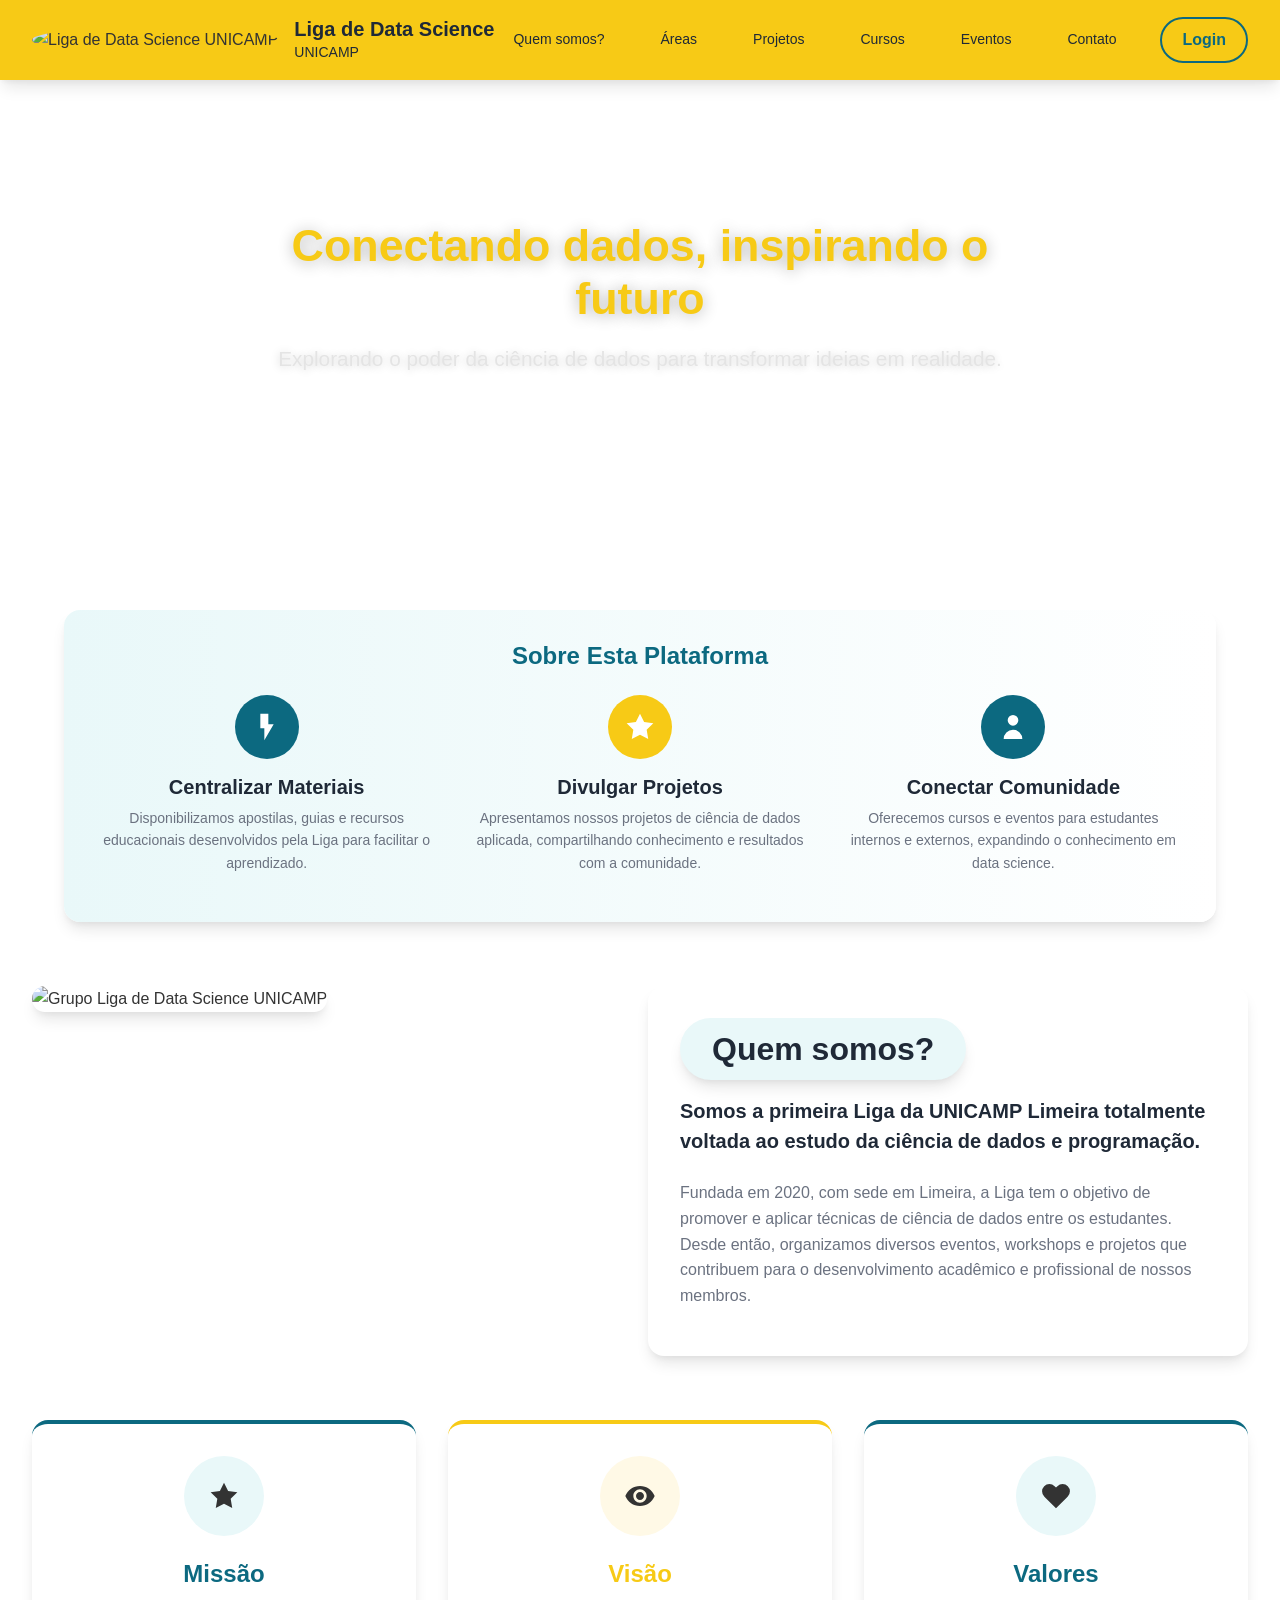
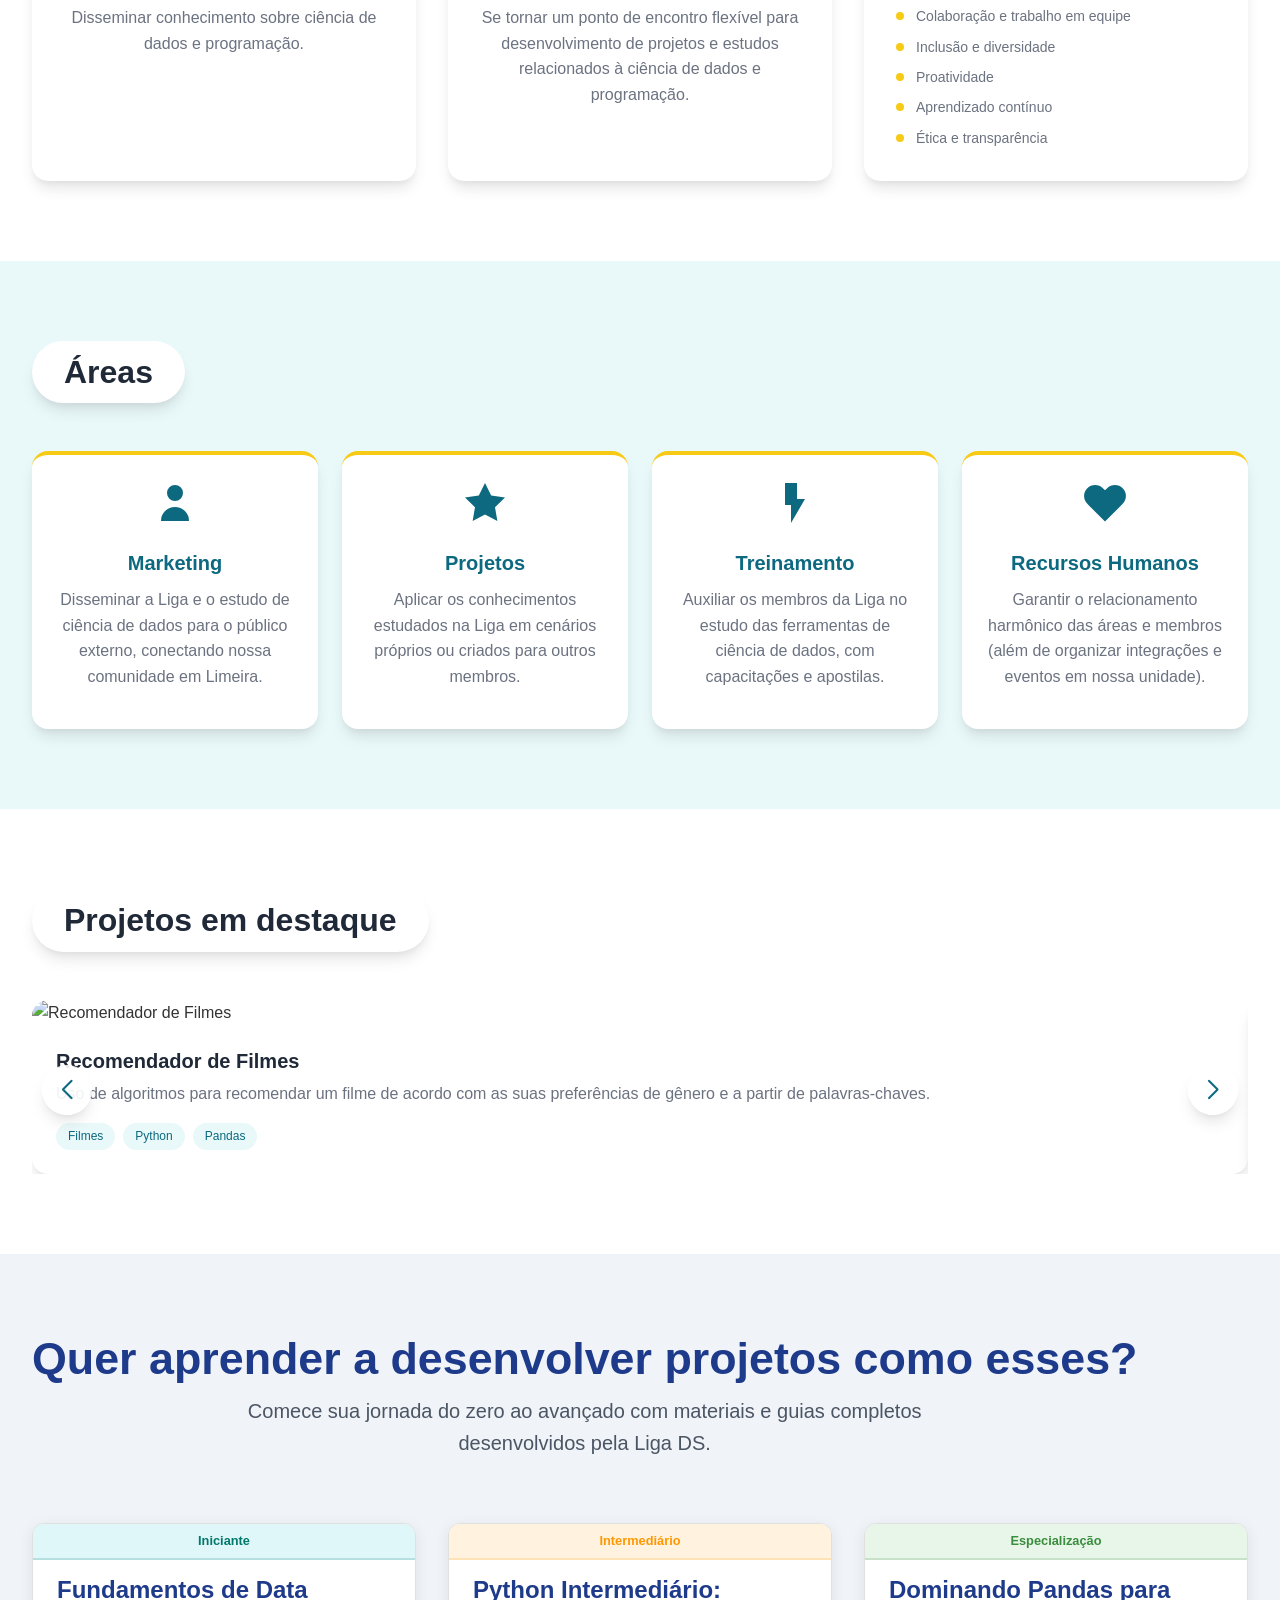
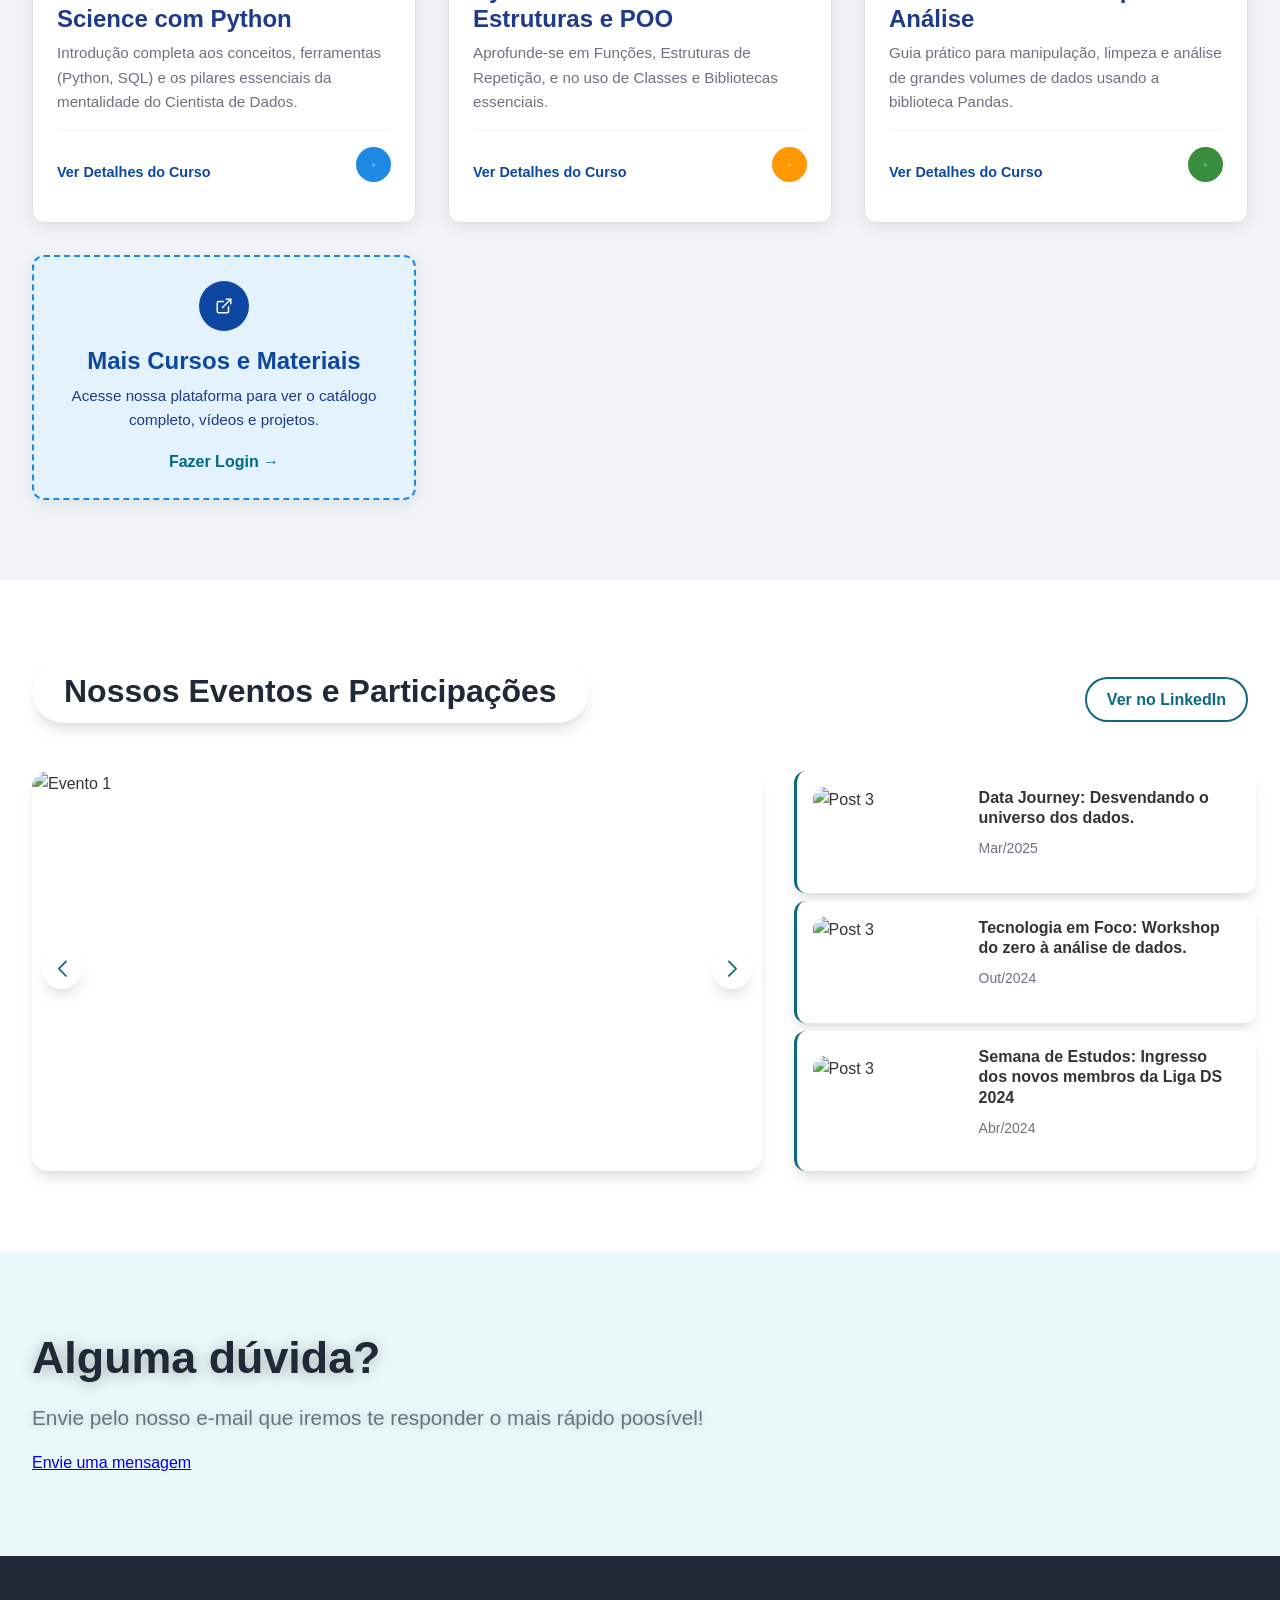
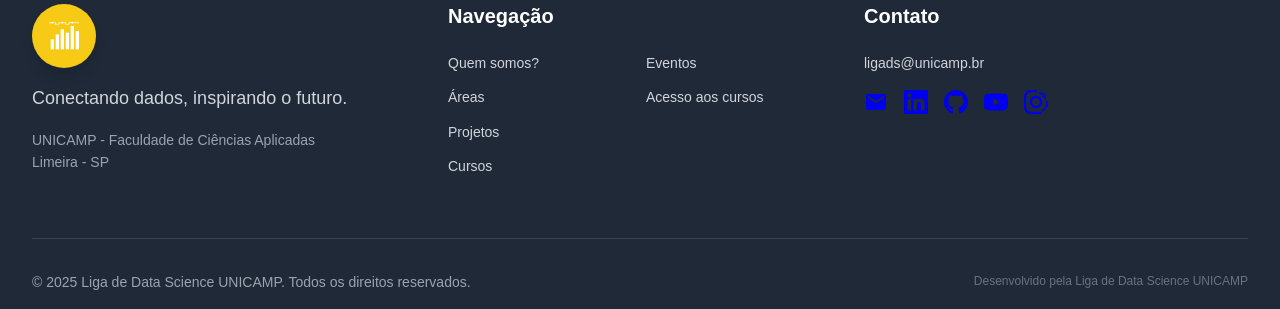
==== index.html @ 4a8dedd7 "Cursos atualizados" ====
<!DOCTYPE html>
<html lang="pt-BR">
<head>
    <meta charset="UTF-8">
    <meta name="viewport" content="width=device-width, initial-scale=1.0">
    <title>Liga de Data Science UNICAMP - Conectando dados, inspirando o futuro</title>
    <link href="styles.css" rel="stylesheet">
    <link rel="stylesheet" href="https://cdn.jsdelivr.net/npm/swiper@10/swiper-bundle.min.css" />
    <script src="https://cdn.jsdelivr.net/npm/swiper@10/swiper-bundle.min.js"></script>
    <style>
        /* Estilos inline para o design moderno dos cursos (Nova seção #cursos) */
        /* Mantido aqui para garantir que os estilos da seção de cursos funcionem perfeitamente */
        .course-card-modern {
            background-color: #ffffff;
            border-radius: 12px;
            box-shadow: 0 4px 15px rgba(0, 0, 0, 0.08);
            transition: transform 0.3s, box-shadow 0.3s;
            overflow: hidden;
            display: flex;
            flex-direction: column;
            border: 1px solid #e0e0e0;
            text-decoration: none !important; 
        }
        .course-card-modern:hover {
            transform: translateY(-5px);
            box-shadow: 0 10px 30px rgba(0, 0, 0, 0.15);
        }
        .course-tag {
            padding: 0.4rem 1rem;
            border-radius: 8px 8px 0 0;
            font-size: 0.8rem;
            font-weight: 600;
            display: inline-block;
            text-align: center;
        }
        .course-icon-bg {
            color: white;
            padding: 1rem;
            border-radius: 50%;
            display: inline-flex;
            align-items: center;
            justify-content: center;
            margin-bottom: 1rem;
        }
        .cta-button-modern {
             display: inline-flex; 
             align-items: center; 
             justify-content: center;
             background-color: #e3f2fd; 
             color: #006989; 
             font-weight: 700;
             font-size: 1.1rem;
             padding: 1rem 2.5rem;
             border-radius: 12px; 
             text-decoration: none !important; 
             border: none;
             box-shadow: 0 4px 15px rgba(0, 0, 0, 0.2); 
             transition: all 0.3s ease;
        }
        .cta-button-modern:hover {
             background-color: #ffffff;
             box-shadow: 0 6px 20px rgba(0, 0, 0, 0.3);
        }
        /* Garantindo que sublinhados internos sejam removidos */
        .course-card-modern h3, .course-card-modern p, .course-card-modern span {
            text-decoration: none !important; 
        }

        /* --- CORREÇÃO DE LAYOUT DO TÍTULO DA SEÇÃO CURSOS --- */
        .section-header .title-group {
            display: flex; 
            flex-direction: column; 
            align-items: center; 
            text-align: center;
        }
        .section-header .title-group h2 {
            display: inline-block; 
            font-size: 2.8rem; 
            line-height: 1.1;
            margin-bottom: 0.25rem; 
        }
        .section-header .title-group p {
            max-width: 700px;
            font-size: 1.25rem; 
            color: #4b5563;
            margin-top: 0.5rem;
            margin-left: auto;
            margin-right: auto;
        }
        /* Estilo para garantir que o link do header fique normal, usando a classe base */
        .header .nav-desktop a.nav-link {
            font-weight: 500; 
            text-decoration: none !important;
        }
    </style>
</head>
<body>
    <header class="header">
        <div class="container">
            <div class="header-content">
                <div class="logo-section">
                    <div>
                        <img class="logo-ds" src="image/logo.jpeg" alt="Liga de Data Science UNICAMP" >
                    </div>
                    <div class="logo-text">
                        <h1>Liga de Data Science</h1>
                        <span>UNICAMP</span>
                    </div>
                </div>

                <nav class="nav-desktop">
                    <a href="#historia" class="nav-link">Quem somos?</a>
                    <a href="#areas" class="nav-link">Áreas</a>
                    <a href="#projetos" class="nav-link">Projetos</a>
                    <a href="#cursos" class="nav-link">Cursos</a>
                    <a href="#eventos" class="nav-link">Eventos</a>
                    <a href="#contato" class="nav-link">Contato</a>
                    <a href="login.html" class="btn-outline">Login</a>
                </nav>

                <button class="mobile-menu-btn" onclick="toggleMobileMenu()">
                    <svg class="menu-icon" fill="none" stroke="currentColor" viewBox="0 0 24 24">
                        <path stroke-linecap="round" stroke-linejoin="round" stroke-width="2" d="M4 6h16M4 12h16M4 18h16"></path>
                    </svg>
                    <svg class="close-icon hidden" fill="none" stroke="currentColor" viewBox="0 0 24 24">
                        <path stroke-linecap="round" stroke-linejoin="round" stroke-width="2" d="M6 18L18 6M6 6l12 12"></path>
                    </svg>
                </button>
            </div>

            <div class="nav-mobile hidden" id="mobileMenu">
                <a href="#historia" class="nav-link-mobile" onclick="toggleMobileMenu()">Quem somos?</a>
                <a href="#areas" class="nav-link-mobile" onclick="toggleMobileMenu()">Áreas</a>
                <a href="#projetos" class="nav-link-mobile" onclick="toggleMobileMenu()">Projetos</a>
                <a href="#cursos" class="nav-link-mobile" onclick="toggleMobileMenu()">Cursos</a>
                <a href="#eventos" class="nav-link-mobile" onclick="toggleMobileMenu()">Eventos</a>
                <a href="#contato" class="nav-link-mobile" onclick="toggleMobileMenu()">Contato</a>
                <a href="login.html" class="nav-link-mobile" onclick="toggleMobileMenu()">Login</a>
            </div>
        </div>
    </header>

    <main>

        <section id="key" class="section-key">
            <div class="container">
                <h2 class="key-title">Conectando dados, inspirando o futuro</h2>
                <p class="key-subtitle">Explorando o poder da ciência de dados para transformar ideias em realidade.</p>
            </div>
        </section>


        <section id="historia" class="section bg-white">
            <div class="platform-info" style="margin-bottom: 4rem;"> 
                <h3 class="platform-title">Sobre Esta Plataforma</h3>
                <div class="platform-grid">
                    <div class="platform-item">
                        <div class="platform-icon bg-primary">
                            <svg class="icon" fill="currentColor" viewBox="0 0 24 24">
                                <path d="M7 2v11h3v9l7-12h-4V2z"/>
                            </svg>
                        </div>
                        <h4>Centralizar Materiais</h4>
                        <p>Disponibilizamos apostilas, guias e recursos educacionais desenvolvidos pela Liga para facilitar o aprendizado.</p>
                    </div>
                    
                    <div class="platform-item">
                        <div class="platform-icon bg-secondary">
                            <svg class="icon" fill="currentColor" viewBox="0 0 24 24">
                                <path d="M12 2l3.09 6.26L22 9.27l-5 4.87 1.18 6.88L12 17.77l-6.18 3.25L7 14.14 2 9.27l6.91-1.01L12 2z"/>
                            </svg>
                        </div>
                        <h4>Divulgar Projetos</h4>
                        <p>Apresentamos nossos projetos de ciência de dados aplicada, compartilhando conhecimento e resultados com a comunidade.</p>
                    </div>
                    
                    <div class="platform-item">
                        <div class="platform-icon bg-primary">
                            <svg class="icon" fill="currentColor" viewBox="0 0 24 24">
                                <path d="M16 7a4 4 0 11-8 0 4 4 0 018 0zM12 14a7 7 0 00-7 7h14a7 7 0 00-7-7z"/>
                            </svg>
                        </div>
                        <h4>Conectar Comunidade</h4>
                        <p>Oferecemos cursos e eventos para estudantes internos e externos, expandindo o conhecimento em data science.</p>
                    </div>
                </div>
            </div>
            
            <div class="container">
                <div class="history-content">
                    <div class="history-image">
                        <img src="image/grupo.jpeg"
                            alt="Grupo Liga de Data Science UNICAMP" 
                            class="rounded-image">
                    </div>
                    <div class="history-text card">
                        <h2 class="section-title">Quem somos?</h2>
                        <p class="highlight-text">
                            Somos a primeira Liga da UNICAMP Limeira totalmente voltada ao estudo da ciência de dados e programação.
                        </p>
                        <p class="body-text">
                            Fundada em 2020, com sede em Limeira, a Liga tem o objetivo de promover e aplicar técnicas de ciência de dados entre os estudantes. Desde então, organizamos diversos eventos, workshops e projetos que contribuem para o desenvolvimento acadêmico e profissional de nossos membros.
                        </p>
                    </div>
                </div>
            </div>

            <div class="container">
                <div class="mvv-grid">
                    <div class="mvv-card border-primary ">
                        <div class="mvv-icon bg-light-primary">
                            <svg class="icon" fill="currentColor" viewBox="0 0 24 24">
                                <path d="M12 2l3.09 6.26L22 9.27l-5 4.87 1.18 6.88L12 17.77l-6.18 3.25L7 14.14 2 9.27l6.91-1.01L12 2z"/>
                            </svg>
                        </div>
                        <h3 class="mvv-title text-primary">Missão</h3>
                        <p class="mvv-text">
                            Disseminar conhecimento sobre ciência de dados e programação.
                        </p>
                    </div>

                    <div class="mvv-card border-secondary">
                        <div class="mvv-icon bg-light-secondary">
                            <svg class="icon" fill="currentColor" viewBox="0 0 24 24">
                                <path d="M12 4.5C7 4.5 2.73 7.61 1 12c1.73 4.39 6 7.5 11 7.5s9.27-3.11 11-7.5c-1.73-4.39-6-7.5-11-7.5zM12 17c-2.76 0-5-2.24-5-5s2.24-5 5-5 5 2.24 5 5-2.24 5-5 5zm0-8c-1.66 0-3 1.34-3 3s1.34 3 3 3 3-1.34 3-3-1.34-3-3-3z"/>
                            </svg>
                        </div>
                        <h3 class="mvv-title text-secondary">Visão</h3>
                        <p class="mvv-text">
                            Se tornar um ponto de encontro flexível para desenvolvimento de projetos e estudos relacionados à ciência de dados e programação.
                        </p>
                    </div>

                    <div class="mvv-card border-primary">
                        <div class="mvv-icon bg-light-primary">
                            <svg class="icon" fill="currentColor" viewBox="0 0 24 24">
                                <path d="M20.84 4.61a5.5 5.5 0 0 0-7.78 0L12 5.67l-1.06-1.06a5.5 5.5 0 0 0-7.78 7.78l1.06 1.06L12 21.23l7.78-7.78 1.06-1.06a5.5 5.5 0 0 0 0-7.78z"/>
                            </svg>
                        </div>
                        <h3 class="mvv-title text-primary">Valores</h3>
                        <div class="values-list">
                            <div class="value-item">
                                <span class="value-dot"></span>
                                <span>Colaboração e trabalho em equipe</span>
                            </div>
                            <div class="value-item">
                                <span class="value-dot"></span>
                                <span>Inclusão e diversidade</span>
                            </div>
                            <div class="value-item">
                                <span class="value-dot"></span>
                                <span>Proatividade</span>
                            </div>
                            <div class="value-item">
                                <span class="value-dot"></span>
                                <span>Aprendizado contínuo</span>
                            </div>
                            <div class="value-item">
                                <span class="value-dot"></span>
                                <span>Ética e transparência</span>
                            </div>
                        </div>
                    </div>
                </div>
            </div>
        </section>


        <section id="areas" class="section bg-light">
            <div class="container">
                <div class="section-header">
                    <h2 class="section-title bg-white">Áreas</h2>
                </div>

                <div class="areas-grid">
                    <div class="area-card">
                        <div class="area-content">
                            <svg class="area-icon" fill="currentColor" viewBox="0 0 24 24">
                                <path d="M16 7a4 4 0 11-8 0 4 4 0 018 0zM12 14a7 7 0 00-7 7h14a7 7 0 00-7-7z"/>
                            </svg>
                            <h3 class="area-title">Marketing</h3>
                            <p class="area-text">
                                Disseminar a Liga e o estudo de ciência de dados para o público externo, conectando nossa comunidade em Limeira.
                            </p>
                        </div>
                    </div>

                    <div class="area-card">
                        <div class="area-content">
                            <svg class="area-icon" fill="currentColor" viewBox="0 0 24 24">
                                <path d="M12 2l3.09 6.26L22 9.27l-5 4.87 1.18 6.88L12 17.77l-6.18 3.25L7 14.14 2 9.27l6.91-1.01L12 2z"/>
                            </svg>
                            <h3 class="area-title">Projetos</h3>
                            <p class="area-text">
                                Aplicar os conhecimentos estudados na Liga em cenários próprios ou criados para outros membros.
                            </p>
                        </div>
                    </div>

                    <div class="area-card">
                        <div class="area-content">
                            <svg class="area-icon" fill="currentColor" viewBox="0 0 24 24">
                                <path d="M7 2v11h3v9l7-12h-4V2z"/>
                            </svg>
                            <h3 class="area-title">Treinamento</h3>
                            <p class="area-text">
                                Auxiliar os membros da Liga no estudo das ferramentas de ciência de dados, com capacitações e apostilas.
                            </p>
                        </div>
                    </div>

                    <div class="area-card">
                        <div class="area-content">
                            <svg class="area-icon" fill="currentColor" viewBox="0 0 24 24">
                                <path d="M20.84 4.61a5.5 5.5 0 0 0-7.78 0L12 5.67l-1.06-1.06a5.5 5.5 0 0 0-7.78 7.78l1.06 1.06L12 21.23l7.78-7.78 1.06-1.06a5.5 5.5 0 0 0 0-7.78z"/>
                            </svg>
                            <h3 class="area-title">Recursos Humanos</h3>
                            <p class="area-text">
                                Garantir o relacionamento harmônico das áreas e membros (além de organizar integrações e eventos em nossa unidade).
                            </p>
                        </div>
                    </div>
                </div>
            </div>
        </section>

        <section id="projetos" class="section bg-white">
            <div class="container">
                <div class="section-header">
                    <h2 class="section-title bg-white">Projetos em destaque</h2>
                </div>

                <div class="swiper projects-carousel">
                    <div class="swiper-wrapper">

                        <a href="https://drive.google.com/drive/folders/1AlTWkk9ndOh8plKd5AvzCTgG27oZcHPN?usp=drive_link" class="swiper-slide project-card">
                            <img src="https://plus.unsplash.com/premium_photo-1683740129124-0b4aac921cc1?ixlib=rb-4.1.0&ixid=M3wxMjA3fDB8MHxwaG90by1wYWdlfHx8fGVufDB8fHx8fA%3D%3D&auto=format&fit=crop&q=80&w=1170" 
                                alt="Recomendador de Filmes" class="project-image">
                            <div class="project-content">
                                <h3 class="project-title">Recomendador de Filmes</h3>
                                <p class="project-description">Uso de algoritmos para recomendar um filme de acordo com as suas preferências de gênero e a partir de palavras-chaves.</p>
                                <div class="project-tags">
                                    <span class="tag">Filmes</span>
                                    <span class="tag">Python</span>
                                    <span class="tag">Pandas</span>
                                </div>
                            </div>
                        </a>

                        <a href="https://drive.google.com/drive/folders/1zXzLNgTtTzHeNq7j0Pkg9vqIrYbCyF0V?usp=drive_link" class="swiper-slide project-card">
                            <img src="https://plus.unsplash.com/premium_photo-1661397087554-2774b7e7332f?ixlib=rb-4.1.0&ixid=M3wxMjA3fDB8MHxwaG90by1wYWdlfHx8fGVufDB8fHx8fA%3D%3D&auto=format&fit=crop&q=80&w=1170" 
                                alt="Planejamento e Controle de Produção" class="project-image">
                            <div class="project-content">
                                <h3 class="project-title">Qualidade do Sono</h3>
                                <p class="project-description">Comparação entre fatores que influenciam na qualidade do sono e previsão a partir dos mais relevantes, como nível de estresse.</p>
                                <div class="project-tags">
                                    <span class="tag">Saúde</span>
                                    <span class="tag">Python</span>
                                    <span class="tag">Sono</span>
                                </div>
                            </div>
                        </a>

                        <a href="https://drive.google.com/drive/folders/1TB9Ft5rICGovyOrVuYNTRY3bo6-mDjWU?usp=drive_link" class="swiper-slide project-card">
                            <img src="https://images.unsplash.com/photo-1595315342809-fa10945ed07c?crop=entropy&cs=tinysrgb&fit=max&fm=jpg&ixid=M3w3Nzg4Nzd8MHwxfHNlYXJjaHwxfHxzdHVkZW50cyUyMGVkdWNhdGlvbiUyMGJvb2tzfGVufDF8fHx8MTc1NzYxNTExNHww&ixlib=rb-4.1.0&q=80&w=1080" 
                                alt="Performance dos Estudantes" class="project-image">
                            <div class="project-content">
                                <h3 class="project-title">Performance dos Estudantes</h3>
                                <p class="project-description">Análise de fatores tanto familiares, quanto individuais para a previsão do desempenho acadêmico de um estudante.</p>
                                <div class="project-tags">
                                    <span class="tag">Educação</span>
                                    <span class="tag">Python</span>
                                    <span class="tag">Pandas</span>
                                </div>
                            </div>
                        </a>

                        <a href="https://drive.google.com/drive/folders/16ljwvL-5C_i6uU18p-dNOGKhE_52KnDO?usp=drive_link" class="swiper-slide project-card">
                            <img src="https://images.unsplash.com/photo-1563986768711-b3bde3dc821e?ixlib=rb-4.1.0&ixid=M3wxMjA3fDB8MHxwaG90by1wYWdlfHx8fGVufDB8fHx8fA%3D%3D&auto=format&fit=crop&q=80&w=1168" 
                                alt="Fraude de Cartão de Crédito" class="project-image">
                            <div class="project-content">
                                <h3 class="project-title">Fraude de Cartão de Crédito</h3>
                                <p class="project-description">Análise dos fatores que mais facilitam a identificação de fraudes em cartão de crédito e como evitar falsos-positivos.</p>
                                <div class="project-tags">
                                    <span class="tag">Financeiro</span>
                                    <span class="tag">Python</span>
                                    <span class="tag">Pandas</span>
                                </div>
                            </div>
                        </a>

                        <a href="https://drive.google.com/drive/folders/1mV97GdYzYw5vKj7wLS1Rk7OfLApVPxwD?usp=drive_link" class="swiper-slide project-card">
                            <img src="image/pulmao.jpg" 
                                alt="Câncer de Pulmão" class="project-image">
                            <div class="project-content">
                                <h3 class="project-title">Previsão de Câncer de Pulmão</h3>
                                <p class="project-description">Previsão se o paciênte possui ou não câncer de pulmão a partir do seu histórico médico e hábitos.</p>
                                <div class="project-tags">
                                    <span class="tag">Saúde</span>
                                    <span class="tag">Python</span>
                                    <span class="tag">Machine Learning</span>
                                </div>
                            </div>
                        </a>

                        <a href="https://github.com/LigaDS" class="swiper-slide project-card cta-slide">
                            <div class="project-content" style="text-align:center; padding:3rem 1rem;">
                                <button class="btn-primary">
                                    Ver Todos os Projetos
                                    <svg class="btn-icon" fill="currentColor" viewBox="0 0 24 24">
                                        <path d="M5 12h14M12 5l7 7-7 7"/>
                                    </svg>
                                </button>
                            </div>
                        </a>

                    </div>

                    <div class="swiper-button-next"></div>
                    <div class="swiper-button-prev"></div>
                </div>

            </div>
        </section>

        <section id="cursos" class="section" style="background-color: #f0f4f8; padding: 5rem 0;">
            <div class="container">
               <div class="section-header" style="margin-bottom: 3rem;">
                
                <div class="title-group">
                    <h2 style="color: #1e3a8a; font-weight: 800;">
                        Quer aprender a desenvolver projetos como esses?
                    </h2>
                    <p>
                        Comece sua jornada do zero ao avançado com materiais e guias completos desenvolvidos pela Liga DS.
                    </p>
                </div>
            </div>
                
                <div style="display: grid; grid-template-columns: repeat(auto-fit, minmax(300px, 1fr)); gap: 2rem;">
                    
                    <a href="login.html?redirect=capacitation_python.html" class="course-card-modern">
                        <div style="padding: 1.5rem; flex-grow: 1; display: flex; flex-direction: column;">
                            <span class="course-tag" style="background-color: #e0f7fa; color: #00796b; margin: -1.5rem -1.5rem 1rem -1.5rem; border-bottom: 2px solid #00796b30;">Iniciante</span>
                            <h3 style="font-size: 1.5rem; font-weight: 700; color: #1e3a8a; margin: 0 0 0.5rem;">Fundamentos de Data Science com Python</h3>
                            <p style="color: #6b7280; font-size: 0.95rem; margin-bottom: 1rem; flex-grow: 1;">
                                Introdução completa aos conceitos, ferramentas (Python, SQL) e os pilares essenciais da mentalidade do Cientista de Dados.
                            </p>
                            <div style="display: flex; align-items: center; justify-content: space-between; padding-top: 1rem; border-top: 1px solid #f3f4f6;">
                                <span style="color: #0d47a1; font-weight: 600; font-size: 0.9rem;">Ver Detalhes do Curso</span>
                                <div class="course-icon-bg" style="background-color: #1e88e5; width: 35px; height: 35px;">
                                    <svg xmlns="http://www.w3.org/2000/svg" width="18" height="18" viewBox="0 0 24 24" fill="none" stroke="currentColor" stroke-width="2" stroke-linecap="round" stroke-linejoin="round"><path d="M14 2H6a2 2 0 0 0-2 2v16a2 2 0 0 0 2 2h12a2 2 0 0 0 2-2V8z"></path><polyline points="14 2 14 8 20 8"></polyline><line x1="12" y1="18" x2="12" y2="12"></line><line x1="9" y1="15" x2="15" y2="15"></line></svg>
                                </div>
                            </div>
                        </div>
                    </a>

                    <a href="login.html?redirect=capacitations_machine.html" class="course-card-modern">
                        <div style="padding: 1.5rem; flex-grow: 1; display: flex; flex-direction: column;">
                            <span class="course-tag" style="background-color: #fff3e0; color: #ff9800; margin: -1.5rem -1.5rem 1rem -1.5rem; border-bottom: 2px solid #ff980030;">Intermediário</span>
                            <h3 style="font-size: 1.5rem; font-weight: 700; color: #1e3a8a; margin: 0 0 0.5rem;">Python Intermediário: Estruturas e POO</h3>
                            <p style="color: #6b7280; font-size: 0.95rem; margin-bottom: 1rem; flex-grow: 1;">
                                Aprofunde-se em Funções, Estruturas de Repetição, e no uso de Classes e Bibliotecas essenciais.
                            </p>
                            <div style="display: flex; align-items: center; justify-content: space-between; padding-top: 1rem; border-top: 1px solid #f3f4f6;">
                                <span style="color: #0d47a1; font-weight: 600; font-size: 0.9rem;">Ver Detalhes do Curso</span>
                                <div class="course-icon-bg" style="background-color: #ff9800; width: 35px; height: 35px;">
                                    <svg xmlns="http://www.w3.org/2000/svg" width="18" height="18" viewBox="0 0 24 24" fill="none" stroke="currentColor" stroke-width="2" stroke-linecap="round" stroke-linejoin="round"><circle cx="12" cy="12" r="10"></circle><path d="M12 8l4 4-4 4M8 12h8"></path></svg>
                                </div>
                            </div>
                        </div>
                    </a>

                    <a href="login.html?redirect=capacitation_panda.html" class="course-card-modern">
                        <div style="padding: 1.5rem; flex-grow: 1; display: flex; flex-direction: column;">
                            <span class="course-tag" style="background-color: #e8f5e9; color: #388e3c; margin: -1.5rem -1.5rem 1rem -1.5rem; border-bottom: 2px solid #388e3c30;">Especialização</span>
                            <h3 style="font-size: 1.5rem; font-weight: 700; color: #1e3a8a; margin: 0 0 0.5rem;">Dominando Pandas para Análise</h3>
                            <p style="color: #6b7280; font-size: 0.95rem; margin-bottom: 1rem; flex-grow: 1;">
                                Guia prático para manipulação, limpeza e análise de grandes volumes de dados usando a biblioteca Pandas.
                            </p>
                            <div style="display: flex; align-items: center; justify-content: space-between; padding-top: 1rem; border-top: 1px solid #f3f4f6;">
                                <span style="color: #0d47a1; font-weight: 600; font-size: 0.9rem;">Ver Detalhes do Curso</span>
                                <div class="course-icon-bg" style="background-color: #388e3c; width: 35px; height: 35px;">
                                    <svg xmlns="http://www.w3.org/2000/svg" width="18" height="18" viewBox="0 0 24 24" fill="none" stroke="currentColor" stroke-width="2" stroke-linecap="round" stroke-linejoin="round"><rect x="3" y="3" width="18" height="18" rx="2" ry="2"></rect><line x1="8" y1="16" x2="16" y2="8"></line><line x1="16" y1="16" x2="8" y2="8"></line></svg>
                                </div>
                            </div>
                        </div>
                    </a>
                    
                    <a href="login.html" class="course-card-modern" style="border: 2px dashed #1e88e5; background-color: #e3f2fd; text-align: center; justify-content: center; align-items: center;">
                        <div style="padding: 1.5rem;">
                             <div class="course-icon-bg" style="background-color: #0d47a1; width: 50px; height: 50px; margin: 0 auto 1rem;">
                                 <svg xmlns="http://www.w3.org/2000/svg" width="24" height="24" viewBox="0 0 24 24" fill="none" stroke="currentColor" stroke-width="2" stroke-linecap="round" stroke-linejoin="round"><path d="M15 3h6v6"></path><path d="M10 14L21 3"></path><path d="M18 13v6a2 2 0 0 1-2 2H5a2 2 0 0 1-2-2V8a2 2 0 0 1 2-2h6"></path></svg>
                             </div>
                             <h3 style="font-size: 1.5rem; font-weight: 700; color: #0d47a1; margin-bottom: 0.5rem;">Mais Cursos e Materiais</h3>
                             <p style="color: #1e3a8a; font-size: 0.95rem; margin-bottom: 1rem;">
                                Acesse nossa plataforma para ver o catálogo completo, vídeos e projetos.
                            </p>
                            <span style="color: #006989; font-weight: 700;">Fazer Login →</span>
                        </div>
                    </a>
                </div>
                
                </div>
        </section>
        
        <section id="eventos" class="section bg-white">
            <div class="container">
                <div class="section-header">
                    <h2 class="section-title bg-white">Nossos Eventos e Participações</h2>
                    <a href="https://www.linkedin.com/company/liga-de-data-science" target="_blank" class="btn-outline">
                        Ver no LinkedIn
                    </a>
                </div>

                <div class="feed-grid">
                    <div class="feed-carousel swiper">
                        <div class="swiper-wrapper">
                            <div class="swiper-slide">
                                <img src="image/dj1.jpg" alt="Evento 1">
                            </div>
                            <div class="swiper-slide">
                                <img src="image/tf2.jpg" alt="Evento 2">
                            </div>
                            <div class="swiper-slide">
                                <img src="image/dj2.jpg" alt="Evento 3">
                            </div>
                            <div class="swiper-slide">
                                <img src="image/tf3.jpg" alt="Evento 3">
                            </div>
                            <div class="swiper-slide">
                                <img src="image/dj3.jpg" alt="Evento 3">
                            </div>
                        </div>

                        <div class="swiper-button-next"></div>
                        <div class="swiper-button-prev"></div>
                        <div class="swiper-pagination"></div>
                    </div>

                    <div class="feed-side">
                        <a href="https://www.linkedin.com/posts/liga-de-data-science_data-journey-desvendando-o-universo-dos-activity-7338882785610285056-qq9Y?utm_source=share&utm_medium=member_desktop&rcm=ACoAACvYVMQB6E6N22BG9ZJ8DMt8pyhmrJ3gwG0" target="_blank" class="feed-side-card">
                            <img src="image/dj.jpg" alt="Post 3" class="feed-side-image">
                            <div class="feed-side-content">
                                <h4 class="feed-side-title">Data Journey: Desvendando o universo dos dados.</h4>
                                <p class="feed-side-time">Mar/2025</p>
                            </div>
                        </a>
                        
                        <a href="https://www.linkedin.com/posts/liga-de-data-science_participa%C3%A7%C3%A3o-na-15%C2%AA-edi%C3%A7%C3%A3o-do-tecnologia-activity-7251668097680429057-gquQ?utm_source=share&utm_medium=member_desktop&rcm=ACoAACvYVMQB6E6N22BG9ZJ8DMt8pyhmrJ3gwG0" target="_blank" class="feed-side-card">
                            <img src="image/tf.jpg" alt="Post 3" class="feed-side-image">
                            <div class="feed-side-content">
                                <h4 class="feed-side-title">Tecnologia em Foco: Workshop do zero à análise de dados.</h4>
                                <p class="feed-side-time">Out/2024</p>
                            </div>
                        </a>

                        <a href="https://www.linkedin.com/posts/liga-de-data-science_semana-de-estudos-liga-de-data-science-activity-7341419513688612886-PmxZ?utm_source=share&utm_medium=member_desktop&rcm=ACoAACvYVMQB6E6N22BG9ZJ8DMt8pyhmrJ3gwG0" target="_blank" class="feed-side-card">
                            <img src="image/semana_de_estudos.jpg" alt="Post 3" class="feed-side-image">
                            <div class="feed-side-content">
                                <h4 class="feed-side-title">Semana de Estudos: Ingresso dos novos membros da Liga DS 2024</h4>
                                <p class="feed-side-time">Abr/2024</p>
                            </div>
                        </a>
                        
                    </div>
                </div>
            </div>
        </section>

        <section id="contato" class="section bg-light">
            <div class="container text-center">
                <h2 class="y-title">Alguma dúvida?</h2>
                <p class="y-subtitle">Envie pelo nosso e-mail que iremos te responder o mais rápido poosível!</p>
                <a href="mailto:ligads@unicamp.br"  class="btn-primary" style="margin-top: 1.5rem;">
                    Envie uma mensagem
                </a>
            </div>
        </section>
        

    </main>

    <footer class="footer">
        <div class="container">
            <div class="footer-content">
                <div class="footer-section">
                    <div class="footer-logo">
                        <div class="footer-logo-icon">
                            <svg viewBox="0 0 48 48" class="footer-logo-svg" xmlns="http://www.w3.org/2000/svg">
                                <rect x="8" y="28" width="4" height="12" fill="white"/>
                                <rect x="14" y="22" width="4" height="18" fill="white"/>
                                <rect x="20" y="16" width="4" height="24" fill="white"/>
                                <rect x="26" y="20" width="4" height="20" fill="white"/>
                                <rect x="32" y="12" width="4" height="28" fill="white"/>
                                <rect x="38" y="18" width="4" height="22" fill="white"/>
                                
                                <path d="M6 8 L14 8 L14 10 L18 10 L18 8 L26 8 L26 10 L30 10 L30 8 L42 8" 
                                    stroke="white" stroke-width="1" fill="none" opacity="0.8"/>
                                <circle cx="10" cy="8" r="1" fill="white"/>
                                <circle cx="22" cy="8" r="1" fill="white"/>
                                <circle cx="34" cy="8" r="1" fill="white"/>
                            </svg>
                        </div>
                    </div>
                    <p class="footer-tagline">
                        Conectando dados, inspirando o futuro.
                    </p>
                    <p class="footer-address">
                        UNICAMP - Faculdade de Ciências Aplicadas<br>
                        Limeira - SP
                    </p>
                </div>

                <div class="footer-section">
                    <h3 class="footer-title">Navegação</h3>
                    <div class="footer-nav">
                        <div class="footer-nav-col">
                            <a href="#historia" class="footer-link">Quem somos?</a>
                            <a href="#areas" class="footer-link">Áreas</a>
                            <a href="#projetos" class="footer-link">Projetos</a>
                            <a href="#cursos" class="footer-link">Cursos</a> 
                        </div>
                        <div class="footer-nav-col">
                            <a href="#eventos" class="footer-link">Eventos</a>
                            <a href="login.html" class="footer-link">Acesso aos cursos</a>
                        </div>
                    </div>
                </div>

                <div class="footer-section">
                    <h3 class="footer-title">Contato</h3>
                    
                    <div class="footer-email">
                        <p>ligads@unicamp.br</p>
                    </div>

                    <div class="social-links">
                        <a href="mailto:ligads@unicamp.br" class="social-link" aria-label="Email">
                            <svg class="social-icon" fill="currentColor" viewBox="0 0 24 24">
                                <path d="M20 4H4c-1.1 0-1.99.9-1.99 2L2 18c0 1.1.9 2 2 2h16c1.1 0 2-.9 2-2V6c0-1.1-.9-2-2-2zm0 4l-8 5-8-5V6l8 5 8-5v2z"/>
                            </svg>
                        </a>
                        <a href="https://www.linkedin.com/company/liga-de-data-science" target="_blank" class="social-link" aria-label="LinkedIn">
                            <svg class="social-icon" fill="currentColor" viewBox="0 0 24 24">
                                <path d="M20.447 20.452h-3.554v-5.569c0-1.328-.027-3.037-1.852-3.037-1.853 0-2.136 1.445-2.136 2.939v5.667H9.351V9h3.414v1.561h.046c.477-.9 1.637-1.85 3.37-1.85 3.601 0 4.267 2.37 4.267 5.455v6.286zM5.337 7.433c-1.144 0-2.063-.926-2.063-2.065 0-1.138.92-2.063 2.063-2.063 1.14 0 2.064.925 2.064 2.063 0 1.139-.925 2.065-2.064 2.065zm1.782 13.019H3.555V9h3.564v11.452zM22.225 0H1.771C.792 0 0 .774 0 1.729v20.542C0 23.227.792 24 1.771 24h20.451C23.2 24 24 23.227 24 22.271V1.729C24 .774 23.2 0 22.222 0h.003z"/>
                            </svg>
                        </a>
                        <a href="https://github.com/LigaDS" target="_blank" class="social-link" aria-label="GitHub">
                            <svg class="social-icon" fill="currentColor" viewBox="0 0 24 24">
                                <path d="M12 0c-6.626 0-12 5.373-12 12 0 5.302 3.438 9.8 8.207 11.387.599.111.793-.261.793-.577v-2.234c-3.338.726-4.033-1.416-4.033-1.416-.546-1.387-1.333-1.756-1.333-1.756-1.089-.745.083-.729.083-.729 1.205.084 1.839 1.237 1.839 1.237 1.07 1.834 2.807 1.304 3.492.997.107-.775.418-1.305.762-1.604-2.665-.305-5.467-1.334-5.467-5.931 0-1.311.469-2.381 1.236-3.221-.124-.303-.535-1.524.117-3.176 0 0 1.008-.322 3.301 1.23.957-.266 1.983-.399 3.003-.404 1.02.005 2.047.138 3.006.404 2.291-1.552 3.297-1.23 3.297-1.23.653 1.653.242 2.874.118 3.176.77.84 1.235 1.911 1.235 3.221 0 4.609-2.807 5.624-5.479 5.921.43.372.823 1.102.823 2.222v3.293c0 .319.192.694.801.576 4.765-1.589 8.199-6.086 8.199-11.386 0-6.627-5.373-12-12-12z"/>
                            </svg>
                        </a>
                        <a href="https://www.youtube.com/@ligadedatascienceunicamp2953" target="_blank" class="social-link" aria-label="YouTube">
                            <svg class="social-icon" fill="currentColor" viewBox="0 0 24 24">
                                <path d="M23.498 6.186a3.016 3.016 0 0 0-2.122-2.136C19.505 3.545 12 3.545 12 3.545s-7.505 0-9.377.505A3.017 3.017 0 0 0 .502 6.186C0 8.07 0 12 0 12s0 3.93.502 5.814a3.016 3.016 0 0 0 2.122 2.136c1.871.505 9.376.505 9.376.505s7.505 0 9.377-.505a3.015 3.015 0 0 0 2.122-2.136C24 15.93 24 12 24 12s0-3.93-.502-5.814zM9.545 15.568V8.432L15.818 12l-6.273 3.568z"/>
                            </svg>
                        </a>
                        <a href="https://www.instagram.com/ligadsunicamp/" target="_blank" class="social-link" aria-label="Instagram">
                            <svg class="social-icon" fill="currentColor" viewBox="0 0 24 24">
                                <path d="M12 2.163c3.204 0 3.584.012 4.85.07 3.252.148 4.771 1.691 4.919 4.919.058 1.265.069 1.645.069 4.849 0 3.205-.012 3.584-.069 4.849-.149 3.225-1.664 4.771-4.919 4.919-1.266.058-1.644.07-4.85.07-3.204 0-3.584-.012-4.849-.07-3.26-.149-4.771-1.699-4.919-4.92-.058-1.265-.07-1.644-.07-4.849 0-3.204.013-3.583.07-4.849.149-3.227 1.664-4.771 4.919-4.919 1.266-.057 1.645-.069 4.849-.069zm0-2.163c-3.259 0-3.667.014-4.947.072-4.358.2-6.78 2.618-6.98 6.98-.059 1.281-.073 1.689-.073 4.948 0 3.259.014 3.668.072 4.948.2 4.358 2.618 6.78 6.98 6.98 1.281.058 1.689.072 4.948.072 3.259 0 3.668-.014 4.948-.072.196-4.354 2.617-6.78 6.979-6.98 1.281-.059 1.69-.073 4.949-.073zm0 5.838c-3.403 0-6.162 2.759-6.162 6.162s2.759 6.163 6.162 6.163 6.162-2.759 6.162-6.163c0-3.403-2.759-6.162-6.162-6.162zm0 10.162c-2.209 0-4-1.79-4-4 0-2.209 1.791-4 4-4s4 1.791 4 4c0 2.21-1.791 4-4 4zm6.406-11.845c-.796 0-1.441.645-1.441 1.44s.645 1.44 1.441 1.44c.795 0 1.439-.645 1.439-1.44s-.644-1.44-1.439-1.44z"/>
                            </svg>
                        </a>
                    </div>
                </div>
            </div>

            <div class="footer-bottom">
                <div class="footer-bottom-content">
                    <div class="footer-copyright">
                        <p>© 2025 Liga de Data Science UNICAMP. Todos os direitos reservados.</p>
                    </div>
                    <div class="footer-credits">
                        <p>Desenvolvido pela Liga de Data Science UNICAMP</p>
                    </div>
                </div>
            </div>
        </div>
    </footer>

    <script src="script.js"></script>
</body>
</html>
---- styles.css ----
/* Liga de Data Science UNICAMP - CSS Styles */

/* Reset and Base Styles */


* {
    margin: 0;
    padding: 0;
    box-sizing: border-box;
}

html {
    scroll-behavior: smooth;
}

body {
    font-family: -apple-system, BlinkMacSystemFont, 'Segoe UI', Roboto, 'Helvetica Neue', Arial, sans-serif;
    line-height: 1.6;
    color: #333;
    background-color: #ffffff;
}

/* Variables */
:root {
    --primary-color: #0c6980;
    --secondary-color: #f7ca16;
    --light-primary: #e9f8f9;
    --light-secondary: #fff9e6;
    --dark-gray: #1f2937;
    --medium-gray: #6b7280;
    --light-gray: #f3f4f6;
    --white: #ffffff;
    --shadow: 0 10px 15px -3px rgba(0, 0, 0, 0.1), 0 4px 6px -2px rgba(0, 0, 0, 0.05);
    --shadow-lg: 0 25px 50px -12px rgba(0, 0, 0, 0.25);
    --radius: 0.75rem;
    --radius-lg: 1rem;
    --transition: all 0.3s ease;
}

/* Utility Classes */
.container {
    max-width: 1280px;
    margin: 0 auto;
    padding: 0 1rem;
}

@media (min-width: 640px) {
    .container {
        padding: 0 1.5rem;
    }
}

@media (min-width: 1024px) {
    .container {
        padding: 0 2rem;
    }
}

.hidden {
    display: none !important;
}

/* Colors */
.bg-primary { background-color: var(--primary-color); }
.bg-secondary { background-color: var(--secondary-color); }
.bg-light { background-color: var(--light-primary); }
.bg-white { background-color: var(--white); }
.bg-light-primary { background-color: var(--light-primary); }
.bg-light-secondary { background-color: var(--light-secondary); }

.text-primary { color: var(--primary-color); }
.text-secondary { color: var(--secondary-color); }
.text-white { color: var(--white); }

.border-primary { border-top: 4px solid var(--primary-color); }
.border-secondary { border-top: 4px solid var(--secondary-color); }

/* Typography */
h1, h2, h3, h4, h5, h6 {
    font-weight: 700;
    line-height: 1.2;
    margin-bottom: 0.5rem;
}

h1 { font-size: 2.25rem; }
h2 { font-size: 1.875rem; }
h3 { font-size: 1.5rem; }
h4 { font-size: 1.25rem; }

p {
    margin-bottom: 1rem;
}

.logo-ds {
    width: 60px;       
    height: 60px;
    border-radius: 100%;   
    object-fit: cover;   
    margin-right: 1rem;
}

.highlight-text {
    font-size: 1.25rem;
    font-weight: 600;
    color: var(--dark-gray);
    margin-bottom: 1.5rem;
    line-height: 1.5;
}

.body-text {
    color: var(--medium-gray);
    line-height: 1.6;
    margin-bottom: 1rem;
}

/* Icons */
.icon {
    width: 2rem;
    height: 2rem;
}

.btn-icon {
    width: 1.25rem;
    height: 1.25rem;
    margin-left: 0.5rem;
}

.social-icon {
    width: 1.5rem;
    height: 1.5rem;
}

.date-icon {
    width: 1.25rem;
    height: 1.25rem;
    margin-right: 0.5rem;
}

/* Buttons */
.btn-primary {
    background-color: var(--primary-color);
    color: var(--white);
    padding: 0.75rem 2rem;
    border: none;
    border-radius: var(--radius);
    cursor: pointer;
    font-weight: 600;
    font-size: 1rem;
    display: inline-flex;
    align-items: center;
    transition: var(--transition);
    text-decoration: none;
}

.btn-primary:hover {
    background-color: #1a7d87;
    transform: translateY(-1px);
    box-shadow: var(--shadow);
}

.btn-secondary {
    background-color: var(--secondary-color);
    color: var(--dark-gray);
    padding: 0.75rem 1.5rem;
    border: none;
    border-radius: var(--radius);
    cursor: pointer;
    font-weight: 600;
    font-size: 1rem;
    display: inline-flex;
    align-items: center;
    transition: var(--transition);
    text-decoration: none;
    width: 100%;
    justify-content: center;
}

.btn-secondary:hover {
    background-color: #e0b411;
    transform: translateY(-1px);
    box-shadow: var(--shadow);
}

.btn-outline {
    background-color: transparent;
    color: var(--primary-color);
    padding: 0.75rem 2rem;
    border: 2px solid var(--primary-color);
    border-radius: var(--radius);
    cursor: pointer;
    font-weight: 600;
    font-size: 1rem;
    display: inline-flex;
    align-items: center;
    transition: var(--transition);
    text-decoration: none;
}

.btn-outline:hover {
    background-color: var(--light-primary);
    transform: translateY(-1px);
    box-shadow: var(--shadow);
}

/* Header */
.header {
    background-color: var(--secondary-color);
    position: sticky;
    top: 0;
    z-index: 50;
    box-shadow: var(--shadow);
}

.header-content {
    display: flex;
    align-items: center;
    justify-content: space-between;
    height: 5rem;
}

.logo-section {
    display: flex;
    align-items: center;
}

.logo-icon {
    width: 3rem;
    height: 3rem;
    background-color: var(--dark-gray);
    border-radius: 50%;
    display: flex;
    align-items: center;
    justify-content: center;
    box-shadow: var(--shadow);
    margin-right: 1rem;
}

.logo-svg {
    width: 2rem;
    height: 2rem;
}

.logo-text h1 {
    font-size: 1.25rem;
    font-weight: 700;
    color: var(--dark-gray);
    margin: 0;
    line-height: 1.2;
}

.logo-text span {
    font-size: 0.875rem;
    font-weight: 500;
    color: var(--dark-gray);
    display: block;
}

.nav-desktop {
    display: none;
}

@media (min-width: 900px) {
    .nav-desktop {
        display: flex;
        align-items: center;
        gap: 2rem;
    }
}

.nav-link {
    color: var(--dark-gray);
    text-decoration: none;
    padding: 0.5rem 0.75rem;
    font-weight: 500;
    font-size: 0.875rem;
    border-bottom: 2px solid transparent;
    transition: var(--transition);
}

.nav-link:hover {
    color: var(--primary-color);
    border-bottom-color: var(--primary-color);
}

.mobile-menu-btn {
    background-color: var(--white);
    color: var(--primary-color);
    padding: 0.5rem;
    border: none;
    border-radius: var(--radius);
    cursor: pointer;
    transition: var(--transition);
}

@media (min-width: 900px) {
    .mobile-menu-btn {
        display: none;
    }
}

.menu-icon, .close-icon {
    width: 1.5rem;
    height: 1.5rem;
}

.nav-mobile {
    background-color: var(--white);
    border-radius: 0 0 var(--radius-lg) var(--radius-lg);
    box-shadow: var(--shadow);
    padding: 0.5rem;
}

.nav-link-mobile {
    display: block;
    color: var(--medium-gray);
    text-decoration: none;
    padding: 0.75rem;
    font-weight: 500;
    transition: var(--transition);
    border-radius: var(--radius);
}

.nav-link-mobile:hover {
    color: var(--primary-color);
    background-color: var(--light-primary);
}

/* Sections */
.section-key {
    position: relative;
    height: 50vh;
    background: url("image/historia.jpg") no-repeat center center/cover;
    display: flex;
    align-items: center;
    justify-content: center;
    text-align: center;
    overflow: hidden;
    color: #fff;
    font-family: "Poppins", sans-serif;
}

/* Camada escura sobre o fundo para dar contraste */
.section-key .overlay {
    position: absolute;
    top: 0;
    left: 0;
    width: 100%;
    height: 100%;
    background: rgba(10, 25, 47, 0.65); /* azul petróleo translúcido */
    z-index: 1;
}

/* Conteúdo central */
.section-key .container {
    position: relative;
    z-index: 2;
    max-width: 800px;
    padding: 2rem;
    animation: fadeInUp 1.5s ease;
}

/* Título principal */
.key-title {
    font-size: 2.8rem;
    font-weight: 700;
    color: var(--secondary-color);
    margin-bottom: 1rem;
    text-shadow: 0 2px 15px rgba(0, 0, 0, 0.3);
}

/* Subtítulo */
.key-subtitle {
    font-size: 1.3rem;
    line-height: 1.6;
    color: #e4e4e4;
    text-shadow: 0 1px 10px rgba(0, 0, 0, 0.2);
}

.y-title {
    font-size: 2.8rem;
    font-weight: 700;
    color: var(--dark-gray);
    margin-bottom: 1rem;
    text-shadow: 0 2px 15px rgba(0, 0, 0, 0.3);
}

/* Subtítulo */
.y-subtitle {
    font-size: 1.3rem;
    line-height: 1.6;
    color:var(--medium-gray);
    text-shadow: 0 1px 10px rgba(0, 0, 0, 0.2);
}

/* Animação de entrada suave */
@keyframes fadeInUp {
    from {
        opacity: 0;
        transform: translateY(30px);
    }
    to {
        opacity: 1;
        transform: translateY(0);
    }
}

/* Responsividade */
@media (max-width: 768px) {
    .key-title {
        font-size: 2rem;
    }
    .key-subtitle {
        font-size: 1.1rem;
    }
}

.section {
    padding: 5rem 0;
}

.section-header {
    text-align: center;
    margin-bottom: 3rem;
}

.section-title {
    font-size: 1.875rem;
    font-weight: 700;
    color: var(--primary-color);
    margin-bottom: 1rem;
    /* Estas propriedades são herdadas e causavam o problema de layout: */
    display: inline-block; 
    padding: 0.75rem 2rem;
    border-radius: 9999px;
    background-color: var(--light-primary);
    box-shadow: var(--shadow);
}

/* NOVO: Regra específica para corrigir o layout do título na seção de cursos (Centralizado e em bloco) */
#cursos .section-header .section-title {
    display: block; /* Garante que ocupe a linha toda e aceite text-align: center (do parent) */
    padding: 0; /* Remove o padding da bolha */
    background-color: transparent; /* Remove o fundo da bolha */
    box-shadow: none; /* Remove a sombra da bolha */
    border-radius: 0; /* Remove a borda arredondada */
    color: #1e3a8a; /* Cor do título (ajustado para ser um azul escuro/quase preto) */
    font-size: 2.8rem; /* Tamanho grande desejado */
    font-weight: 800;
    line-height: 1.1;
    margin-bottom: 0.5rem;
}


.section-title.bg-white {
    background-color: var(--white);
}

.section-subtitle {
    color: var(--medium-gray);
    max-width: 32rem;
    margin: 0 auto;
}

.section-cta {
    text-align: center;
    margin-top: 3rem;
}

/* Cards */
.card {
    background-color: var(--white);
    border-radius: var(--radius-lg);
    box-shadow: var(--shadow);
    padding: 2rem;
}

.rounded-image {
    width: 100%;
    border-radius: var(--radius-lg);
    box-shadow: var(--shadow);
}

/* História Section */
.history-content {
    display: flex;
    flex-direction: column;
    gap: 3rem;
    max-width: 96rem;
    margin: 0 auto 4rem;
    align-items: center; 
}

@media (min-width: 1024px) {
    .history-content {
        flex-direction: row;
        align-items: flex-start;
    }
}

.history-image {
    flex: 1;
    max-width: 50%;
}

.history-image img {
    width: 100%;
    border-radius: var(--radius-lg);
    object-fit: cover;
}

.history-text {
    flex: 1;
    margin-left: 2rem;
}

.platform-info {
    background: linear-gradient(to right, var(--light-primary), var(--white));
    border-radius: var(--radius-lg);
    box-shadow: var(--shadow);
    padding: 2rem;
    max-width: 96rem;
    margin: 0 clamp(1rem, 5vw, 4rem);
}

.platform-title {
    font-size: 1.5rem;
    font-weight: 700;
    color: var(--primary-color);
    margin-bottom: 1.5rem;
    text-align: center;
}

.platform-grid {
    display: grid;
    grid-template-columns: 1fr;
    gap: 2rem;
}

@media (min-width: 768px) {
    .platform-grid {
        grid-template-columns: repeat(3, 1fr);
    }
}

.platform-item {
    text-align: center;
}

.platform-icon {
    width: 4rem;
    height: 4rem;
    border-radius: 50%;
    display: flex;
    align-items: center;
    justify-content: center;
    margin: 0 auto 1rem;
    color: var(--white);
}

.platform-item h4 {
    font-weight: 700;
    color: var(--dark-gray);
    margin-bottom: 0.5rem;
}

.platform-item p {
    color: var(--medium-gray);
    font-size: 0.875rem;
}

/* MVV Section */
.mvv-grid {
    display: grid;
    grid-template-columns: 1fr;
    gap: 2rem;
}

@media (min-width: 768px) {
    .mvv-grid {
        grid-template-columns: repeat(3, 1fr);
    }
}

.mvv-card {
    background-color: var(--white);
    border-radius: var(--radius-lg);
    box-shadow: var(--shadow);
    padding: 2rem;
    text-align: center;
    transition: var(--transition);
}

.mvv-card:hover {
    box-shadow: var(--shadow-lg);
    transform: translateY(-2px);
}

.mvv-icon {
    width: 5rem;
    height: 5rem;
    border-radius: 50%;
    display: flex;
    align-items: center;
    justify-content: center;
    margin: 0 auto 1.5rem;
}

.mvv-title {
    font-size: 1.5rem;
    font-weight: 700;
    margin-bottom: 1rem;
}

.mvv-text {
    color: var(--medium-gray);
    line-height: 1.6;
}

.values-list {
    text-align: left;
    display: flex;
    flex-direction: column;
    gap: 0.5rem;
}

.value-item {
    display: flex;
    align-items: center;
    color: var(--medium-gray);
}

.value-dot {
    width: 0.5rem;
    height: 0.5rem;
    background-color: var(--secondary-color);
    border-radius: 50%;
    margin-right: 0.75rem;
    flex-shrink: 0;
}

.value-item span:last-child {
    font-size: 0.875rem;
}

/* Áreas Section */
.areas-grid {
    display: grid;
    grid-template-columns: 1fr;
    gap: 1.5rem;
}

@media (min-width: 768px) {
    .areas-grid {
        grid-template-columns: repeat(2, 1fr);
    }
}

@media (min-width: 1024px) {
    .areas-grid {
        grid-template-columns: repeat(4, 1fr);
    }
}

.area-card {
    background-color: var(--white);
    border-radius: var(--radius-lg);
    box-shadow: var(--shadow);
    padding: 1.5rem;
    border-top: 4px solid var(--secondary-color);
    cursor: pointer;
    transition: var(--transition);
}

.area-card:hover {
    box-shadow: var(--shadow-lg);
    transform: translateY(-4px);
}

.area-content {
    text-align: center;
}

.area-icon {
    width: 3rem;
    height: 3rem;
    color: var(--primary-color);
    margin: 0 auto 1rem;
}

.area-title {
    font-size: 1.25rem;
    font-weight: 700;
    color: var(--primary-color);
    margin-bottom: 0.75rem;
}

.area-text {
    color: var(--medium-gray);
}

/* Materiais Section */
.materials-grid {
    display: grid;
    grid-template-columns: 1fr;
    gap: 2rem;
    max-width: 64rem;
    margin: 0 auto;
}

@media (min-width: 768px) {
    .materials-grid {
        grid-template-columns: repeat(3, 1fr);
    }
}

.material-card {
    background-color: var(--white);
    border-radius: var(--radius-lg);
    box-shadow: var(--shadow);
    border: 1px solid var(--light-gray);
    overflow: hidden;
    transition: var(--transition);
    text-decoration: none;
    color: inherit;
    cursor: pointer;
}

.material-card:hover {
    box-shadow: var(--shadow-lg);
    transform: translateY(-4px);
}

.material-content {
    padding: 1.5rem;
    text-align: center;
}

.material-icon {
    width: 6rem;
    height: 6rem;
    background-color: var(--light-primary);
    border-radius: 50%;
    display: flex;
    align-items: center;
    justify-content: center;
    margin: 0 auto 1rem;
    transition: var(--transition);
}

.material-card:hover .material-icon {
    background-color: var(--primary-color);
}

.material-icon .icon {
    width: 3rem;
    height: 3rem;
    color: var(--primary-color);
    transition: var(--transition);
}

.material-card:hover .material-icon .icon {
    color: var(--white);
}

.material-title {
    font-size: 1.125rem;
    font-weight: 700;
    color: var(--primary-color);
    transition: var(--transition);
}

.material-card:hover .material-title {
    color: #1a7d87;
}

/* Projetos Section */
.projects-carousel {
    padding: 2rem 0;
}

.swiper-slide {
    width: auto; /* largura controlada pelo Swiper */
}


.cta-slide {
    width: 400px; /* mesmo tamanho dos cards */
    height: 400px;
    display: flex;
    align-items: center;
    justify-content: center;
    background-color: var(--light-primary);
    flex-shrink: 0;
}


.cta-slide .btn-primary {
    font-size: 1rem;
    padding: 1rem 2rem;
    text-decoration: none;
    color: var(--white);
}



.swiper-pagination-bullet {
    background-color: var(--primary-color);
}

.projects-grid {
    display: grid;
    grid-template-columns: 1fr;
    gap: 2rem;
}

@media (min-width: 768px) {
    .projects-grid {
        grid-template-columns: repeat(2, 1fr);
    }
}

@media (min-width: 1024px) {
    .projects-grid {
        grid-template-columns: repeat(3, 1fr);
    }
}

.project-card {
    display: block; 
    text-decoration: none; 
    color: inherit;
    background-color: var(--white);
    border-radius: var(--radius-lg);
    box-shadow: var(--shadow);
    overflow: hidden;
    transition: var(--transition);
    cursor: pointer;
    width: 300px;  /* largura fixa */
    height: 400px; /* altura fixa */
    flex-shrink: 0; 
}

.project-card:hover {
    box-shadow: var(--shadow-lg);
    transform: translateY(-2px);
}

.project-image {
    width: 100%;
    height: 12rem;
    object-fit: cover;
}

.project-content {
    padding: 1.5rem;
    height: 50%;   /* ocupa a outra metade do card */
    display: flex;
    flex-direction: column;
    justify-content: space-between;
}

.project-title {
    font-size: 1.25rem;
    font-weight: 700;
    color: var(--dark-gray);
    margin-bottom: 0.5rem;
}

.project-description {
    color: var(--medium-gray);
    margin-bottom: 1rem;
}

.project-tags {
    display: flex;
    flex-wrap: wrap;
    gap: 0.5rem;
}

.tag {
    background-color: var(--light-primary);
    color: var(--primary-color);
    padding: 0.25rem 0.75rem;
    border-radius: 9999px;
    font-size: 0.75rem;
    font-weight: 500;
}

.section-prop {
    padding: 5rem 1rem;
    box-shadow: var(--shadow);
    background: var(--primary-color);
}

.section-prop .key-title {
    font-size: 2rem;
    font-weight: 700;
    color: var(--white);
    margin-bottom: 1rem;
}

.section-prop .key-subtitle {
    font-size: 1.25rem;
    color: var(--light-gray);
    margin-bottom: 2rem;
}

.section-prop .btn-primary {
    font-size: 1.125rem;
    padding: 0.75rem 2rem;
    background: var(--light-gray);
    color: var(--dark-gray);
    transition: var(--transition);
}

.section-prop .btn-primary:hover {
    transform: translateY(-2px);
    box-shadow: var(--shadow-lg);
}


/* Eventos Section */
/* Seção LinkedIn */
#linkedin-feed {
    padding: 4rem 0;
}

.section-header {
    display: flex;
    justify-content: space-between;
    align-items: center;
    margin-bottom: 2rem;
}

.section-title {
    font-size: 2rem;
    font-weight: 700;
    color: var(--dark-gray);
}

.btn-outline {
    border: 2px solid var(--primary-color);
    color: var(--primary-color);
    padding: 0.5rem 1.25rem;
    border-radius: 9999px;
    text-decoration: none;
    transition: var(--transition);
}

.btn-outline:hover {
    background-color: var(--primary-color);
    color: var(--white);
}

/* 📰 Layout principal */
.feed-grid {
    display: flex;
    justify-content: space-between;
    align-items: flex-start;
    gap: 2rem;
    width: 100%;
}

/* 📰 Layout principal - EVENTOS CORRIGIDO */
.feed-grid {
    display: flex;
    justify-content: space-between;
    align-items: flex-start;
    gap: 2rem;
    width: 100%;
}

/* 🎠 Carrossel principal */
.feed-carousel {
    flex: 0 0 60%;
    max-width: 60%;
    border-radius: var(--radius-lg);
    overflow: hidden;
    box-shadow: var(--shadow);
    position: relative;
    margin: 0;
    height: 400px; /* Altura fixa para combinar com os 3 cards */
}

.feed-carousel .swiper {
    width: 100%;
    height: 100%;
}

.feed-carousel .swiper-slide img {
    width: 100%;
    height: 100%;
    object-fit: cover;
    display: block;
}

/* Botões de navegação do carrossel - ESTILO UNIFICADO */
.projects-carousel .swiper-button-next,
.projects-carousel .swiper-button-prev,
.feed-carousel .swiper-button-next,
.feed-carousel .swiper-button-prev {
    color: var(--primary-color);
    background: rgba(255, 255, 255, 0.9);
    width: 50px;
    height: 50px;
    border-radius: 50%;
    box-shadow: var(--shadow);
    transition: var(--transition);
}

.projects-carousel .swiper-button-next:after,
.projects-carousel .swiper-button-prev:after,
.feed-carousel .swiper-button-next:after,
.feed-carousel .swiper-button-prev:after {
    font-size: 1.2rem;
    font-weight: bold;
}

.projects-carousel .swiper-button-next:hover,
.projects-carousel .swiper-button-prev:hover,
.feed-carousel .swiper-button-next:hover,
.feed-carousel .swiper-button-prev:hover {
    background: var(--white);
    transform: scale(1.1);
    box-shadow: var(--shadow-lg);
}

/* Paginação dos carrosseis */
.projects-carousel .swiper-pagination-bullet-active,
.feed-carousel .swiper-pagination-bullet-active {
    background-color: var(--primary-color);
}

/* Ajustes específicos para o carrossel de eventos */
.feed-carousel .swiper-button-next,
.feed-carousel .swiper-button-prev {
    width: 40px;
    height: 40px;
}

.feed-carousel .swiper-button-next:after,
.feed-carousel .swiper-button-prev:after {
    font-size: 1rem;
}

/* 📋 Posts laterais */
.feed-side {
    flex: 0 0 38%;
    max-width: 38%;
    display: flex;
    flex-direction: column;
    gap: 0.5rem; /* Espaçamento reduzido entre cards */
}

.feed-side-card {
    display: flex;
    align-items: center;
    gap: 1rem;
    background-color: var(--white);
    border-radius: var(--radius);
    box-shadow: var(--shadow);
    padding: 1rem;
    text-decoration: none;
    color: inherit;
    transition: var(--transition);
    border-left: 3px solid var(--primary-color);
}

.feed-side-card:hover {
    background-color: var(--light-primary);
    transform: translateY(-2px);
    box-shadow: var(--shadow-lg);
}

.feed-side-image {
    width: 150px;
    height: 90px;
    border-radius: var(--radius);
    object-fit: cover;
    flex-shrink: 0;
}

.feed-side-content {
    flex: 1;
}

.feed-side-title {
    font-size: 1rem;
    font-weight: 600;
    margin-bottom: 0.5rem;
    color: #333;
    line-height: 1.3;
}

.feed-side-time {
    font-size: 0.875rem;
    color: var(--medium-gray);
}

/* Seção de eventos */
.feed-section {
    padding: 3rem 0;
}

.feed-section .section-header {
    display: flex;
    justify-content: space-between;
    align-items: center;
    margin-bottom: 2rem; /* Gap entre título e conteúdo */
}

.feed-section .section-title {
    font-size: 2rem;
    color: #333;
    font-weight: 700;
    background: none;
    padding: 0;
    border-radius: 0;
    box-shadow: none;
}

.feed-section .btn-outline {
    padding: 0.75rem 1.5rem;
    border: 2px solid var(--primary-color);
    color: var(--primary-color);
    text-decoration: none;
    border-radius: var(--radius);
    font-weight: 600;
    transition: var(--transition);
    white-space: nowrap;
}

.feed-section .btn-outline:hover {
    background-color: var(--primary-color);
    color: var(--white);
}

/* 📱 Responsividade */
@media (max-width: 1024px) {
    .feed-grid {
        flex-direction: column;
    }

    .feed-carousel,
    .feed-side {
        flex: 1 1 100%;
        max-width: 100%;
    }

    .feed-carousel {
        height: 300px;
        margin-bottom: 1.5rem;
    }

    .feed-section .section-header {
        flex-direction: column;
        gap: 1rem;
        align-items: flex-start;
    }
}

@media (max-width: 768px) {
    .feed-carousel {
        height: 250px;
    }
    
    .feed-side-card {
        padding: 0.75rem;
    }
    
    .feed-side-image {
        width: 60px;
        height: 60px;
    }
}

/* Estilos do Formulário de Contato */
.contact-form {
    max-width: 600px;
    margin: 0 auto;
    background: var(--white);
    padding: 2rem;
    border-radius: var(--radius-lg);
    box-shadow: var(--shadow);
}

.form-group {
    margin-bottom: 1.5rem;
    text-align: left;
}

.form-label {
    display: block;
    margin-bottom: 0.5rem;
    font-weight: 600;
    color: var(--dark-gray);
}

.form-input,
.form-textarea {
    width: 100%;
    padding: 0.75rem 1rem;
    border: 2px solid var(--light-gray);
    border-radius: var(--radius);
    font-size: 1rem;
    transition: var(--transition);
    font-family: inherit;
}

.form-input:focus,
.form-textarea:focus {
    outline: none;
    border-color: var(--primary-color);
    box-shadow: 0 0 0 3px rgba(12, 105, 128, 0.1);
}

.form-textarea {
    resize: vertical;
    min-height: 120px;
}

/* Responsividade do Formulário */
@media (max-width: 768px) {
    .contact-form {
        padding: 1.5rem;
        margin: 0 1rem;
    }
    
    .form-input,
    .form-textarea {
        padding: 0.625rem 0.875rem;
    }
}

/* Melhorias de acessibilidade */
.form-input:invalid,
.form-textarea:invalid {
    border-color: #e53e3e;
}

.form-input:valid,
.form-textarea:valid {
    border-color: #38a169;
}


/* Footer */
.footer {
    background-color: var(--dark-gray);
    color: var(--white);
}

.footer-content {
    display: grid;
    grid-template-columns: 1fr;
    gap: 2rem;
    padding: 3rem 0;
}

@media (min-width: 768px) {
    .footer-content {
        grid-template-columns: repeat(3, 1fr);
    }
}

.footer-section {
    text-align: center;
}

@media (min-width: 768px) {
    .footer-section {
        text-align: left;
    }
}

.footer-logo {
    display: flex;
    align-items: center;
    justify-content: center;
    margin-bottom: 1rem;
}

@media (min-width: 768px) {
    .footer-logo {
        justify-content: flex-start;
    }
}

.footer-logo-icon {
    width: 4rem;
    height: 4rem;
    background-color: var(--secondary-color);
    border-radius: 50%;
    display: flex;
    align-items: center;
    justify-content: center;
    box-shadow: var(--shadow);
}

.footer-logo-svg {
    width: 2.5rem;
    height: 2.5rem;
}

.footer-tagline {
    color: #d1d5db;
    font-size: 1.125rem;
    margin-bottom: 1rem;
    max-width: 24rem;
    margin-left: auto;
    margin-right: auto;
}

@media (min-width: 768px) {
    .footer-tagline {
        margin-left: 0;
        margin-right: 0;
    }
}

.footer-address {
    color: #9ca3af;
    font-size: 0.875rem;
}

.footer-title {
    color: var(--white);
    font-size: 1.25rem;
    font-weight: 700;
    margin-bottom: 1.5rem;
}

.footer-nav {
    display: grid;
    grid-template-columns: repeat(2, 1fr);
    gap: 0.75rem;
}

.footer-nav-col {
    display: flex;
    flex-direction: column;
    gap: 0.75rem;
}

.footer-link {
    color: #d1d5db;
    text-decoration: none;
    font-size: 0.875rem;
    transition: var(--transition);
}

.footer-link:hover {
    color: var(--secondary-color);
}

.footer-email {
    margin-bottom: 1rem;
}

.footer-email p {
    color: #d1d5db;
    font-size: 0.875rem;
    margin-bottom: 0.5rem;
}

.social-links {
    display: flex;
    justify-content: center;
    gap: 1rem;
    margin-bottom: 1.5rem;
}

@media (min-width: 768px) {
    .social-links {
        justify-content: flex-start;
    }
}

.social-link:hover {
    color: var(--white);
    transform: translateY(-2px);
}

.footer-bottom {
    border-top: 1px solid #374151;
    padding-top: 2rem;
}

.footer-bottom-content {
    display: grid;
    grid-template-columns: 1fr;
    gap: 1rem;
    text-align: center;
}

@media (min-width: 768px) {
    .footer-bottom-content {
        grid-template-columns: repeat(2, 1fr);
        align-items: center;
    }

    .footer-copyright {
        text-align: left;
    }

    .footer-credits {
        text-align: right;
    }
}

.footer-copyright p {
    color: #9ca3af;
    font-size: 0.875rem;
}

.footer-credits p {
    color: #6b7280;
    font-size: 0.75rem;
}

/* Responsive Design */
@media (max-width: 767px) {
    .container {
        padding: 0 1rem;
    }

    .section {
        padding: 3rem 0;
    }

    h1 { font-size: 1.875rem; }
    h2 { font-size: 1.5rem; }
    h3 { font-size: 1.25rem; }

    .highlight-text {
        font-size: 1.125rem;
    }

    .section-title {
        font-size: 1.5rem;
        padding: 0.5rem 1.5rem;
    }

    .platform-info,
    .history-content {
        margin-bottom: 2rem;
    }

    .card {
        padding: 1.5rem;
    }
}

/* Animations */
@keyframes fadeInUp {
    from {
        opacity: 0;
        transform: translateY(20px);
    }
    to {
        opacity: 1;
        transform: translateY(0);
    }
}

.section {
    animation: fadeInUp 0.6s ease-out;
}

/* Focus States for Accessibility */
a:focus,
button:focus {
    outline: 2px solid var(--primary-color);
    outline-offset: 2px;
}

/* Print Styles */
@media print {
    .header,
    .footer,
    .mobile-menu-btn {
        display: none;
    }

    .section {
        page-break-inside: avoid;
        padding: 1rem 0;
    }

    * {
        box-shadow: none !important;
    }
}

/* Estilos de Card e Tags (para o catálogo de cursos) */
.course-card {
    background-color: var(--white);
    border: 1px solid var(--light-gray);
    box-shadow: var(--shadow);
    transition: var(--transition);
}
.course-card:hover {
    transform: translateY(-5px);
    border-color: var(--primary-color);
    box-shadow: 0 10px 20px rgba(12, 105, 128, 0.2);
}
.tag-style {
    padding: 0.2rem 0.6rem;
    border-radius: 9999px;
    font-size: 0.75rem;
    font-weight: 600;
}

/* Estilos específicos para a página de Detalhes de Curso */

.course-detail-hero {
    position: relative;
    padding: 3rem 0;
    background: linear-gradient(90deg, var(--primary-color) 0%, #1a7d87 100%);
    color: var(--white);
}

.course-sidebar-card {
    border-radius: var(--radius-lg);
    box-shadow: var(--shadow-lg);
    background-color: var(--white);
    color: var(--dark-gray);
    padding: 1.5rem;
    position: sticky;
    top: 5rem; /* Abaixo do header fixo */
}

.course-module {
    margin-bottom: 1.5rem;
    border: 1px solid var(--light-gray);
    border-radius: var(--radius);
    overflow: hidden;
}

.module-header {
    background-color: var(--light-primary);
    color: var(--primary-color);
    padding: 1rem 1.5rem;
    cursor: pointer;
    font-weight: 700;
    display: flex;
    justify-content: space-between;
    align-items: center;
    transition: background-color 0.2s;
}

.module-header:hover {
    background-color: var(--secondary-color);
    color: var(--dark-gray);
}

.module-content {
    background-color: var(--white);
    max-height: 0;
    overflow: hidden;
    transition: max-height 0.4s ease-in-out;
}

.module-content.open {
    max-height: 1000px; /* Valor grande para transição suave */
}

.lesson-item {
    padding: 0.75rem 1.5rem;
    border-top: 1px solid var(--light-gray);
    display: flex;
    justify-content: space-between;
    align-items: center;
    font-size: 0.95rem;
    color: var(--medium-gray);
}

.progress-bar-container {
    width: 100%;
    background-color: var(--light-gray);
    border-radius: 9999px;
    height: 10px;
    overflow: hidden;
}

.progress-bar-fill {
    height: 100%;
    background-color: var(--secondary-color); /* Amarelo Destaque */
    transition: width 0.5s ease-in-out;
}

.whats-included-list svg {
    color: var(--primary-color);
}

/* Estilo para Título do Curso na página de Detalhe */
.course-detail-title {
    font-size: 2.5rem;
    font-weight: 900;
    margin-bottom: 0.5rem;
}

/* Estilo para a imagem de capa do curso */
.course-cover-image {
    width: 100%;
    border-radius: var(--radius-lg);
    box-shadow: var(--shadow-lg);
    object-fit: cover;
    aspect-ratio: 16 / 9;
}
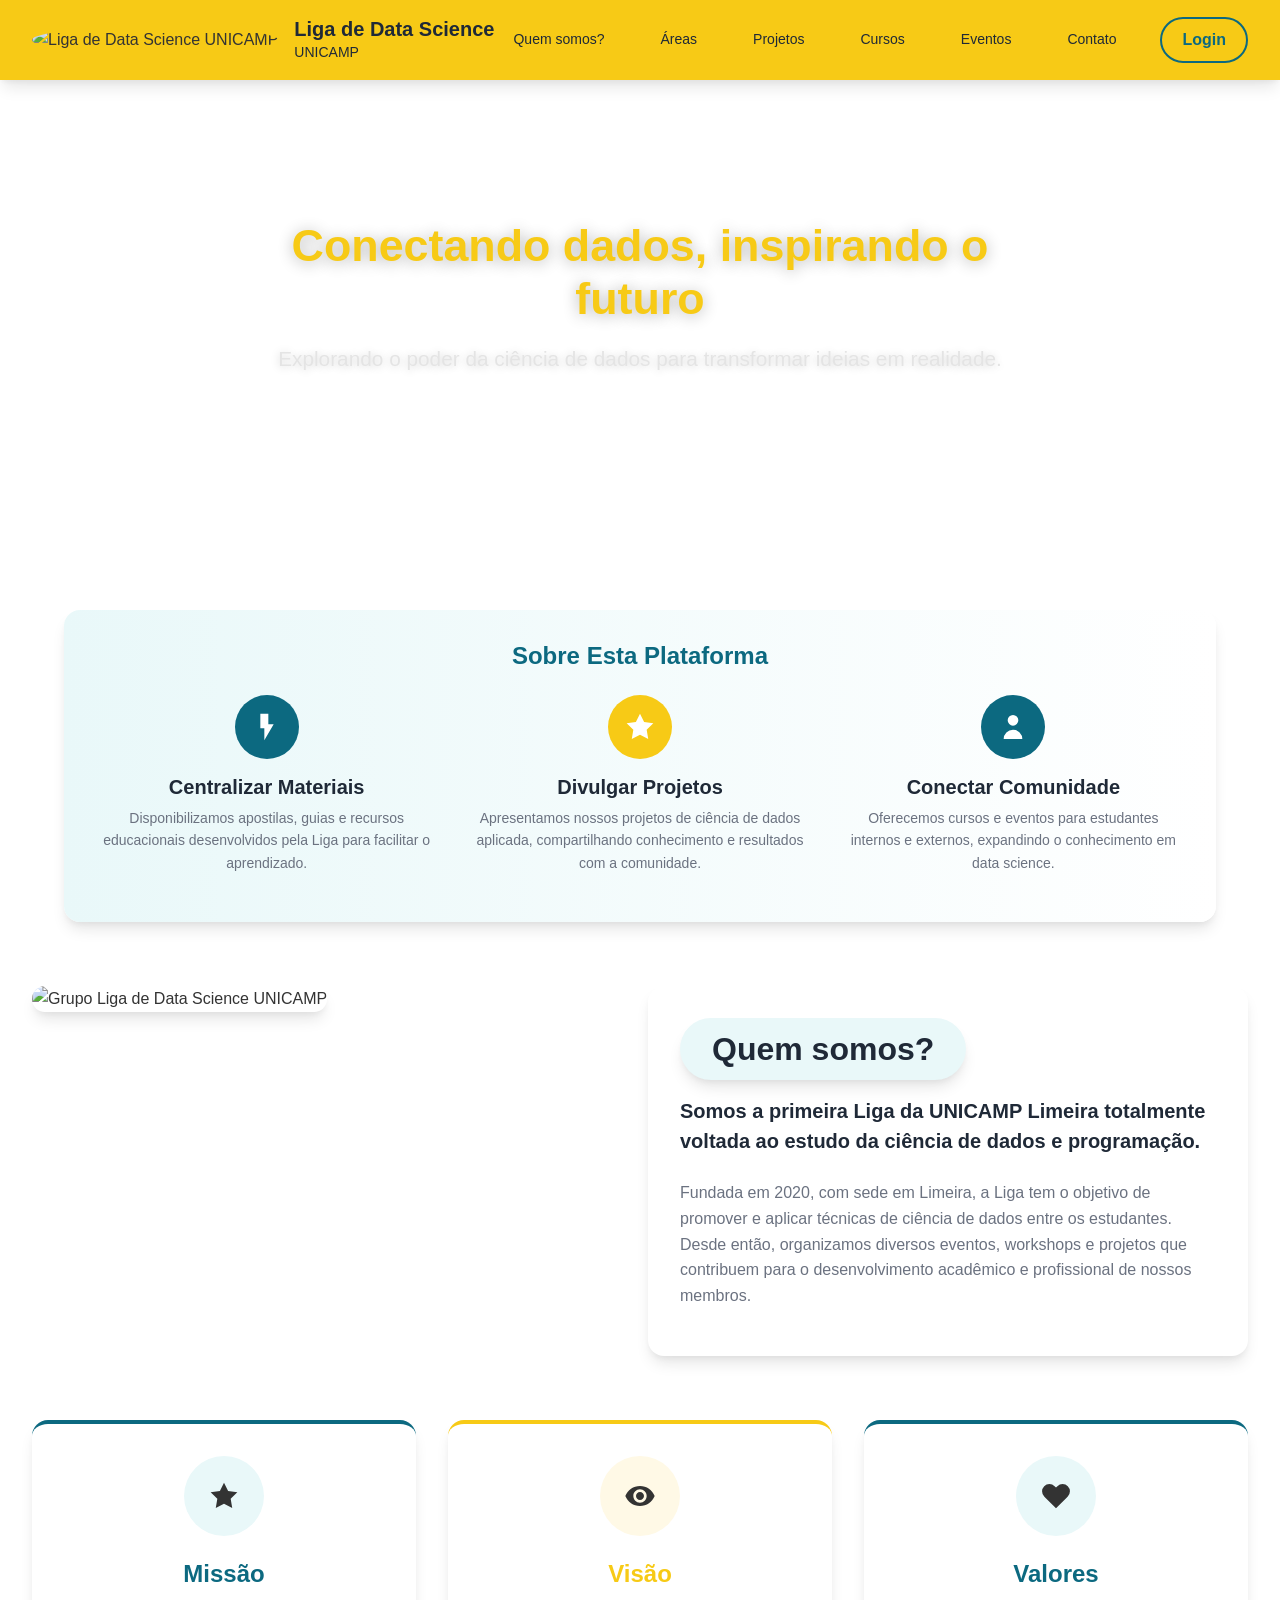
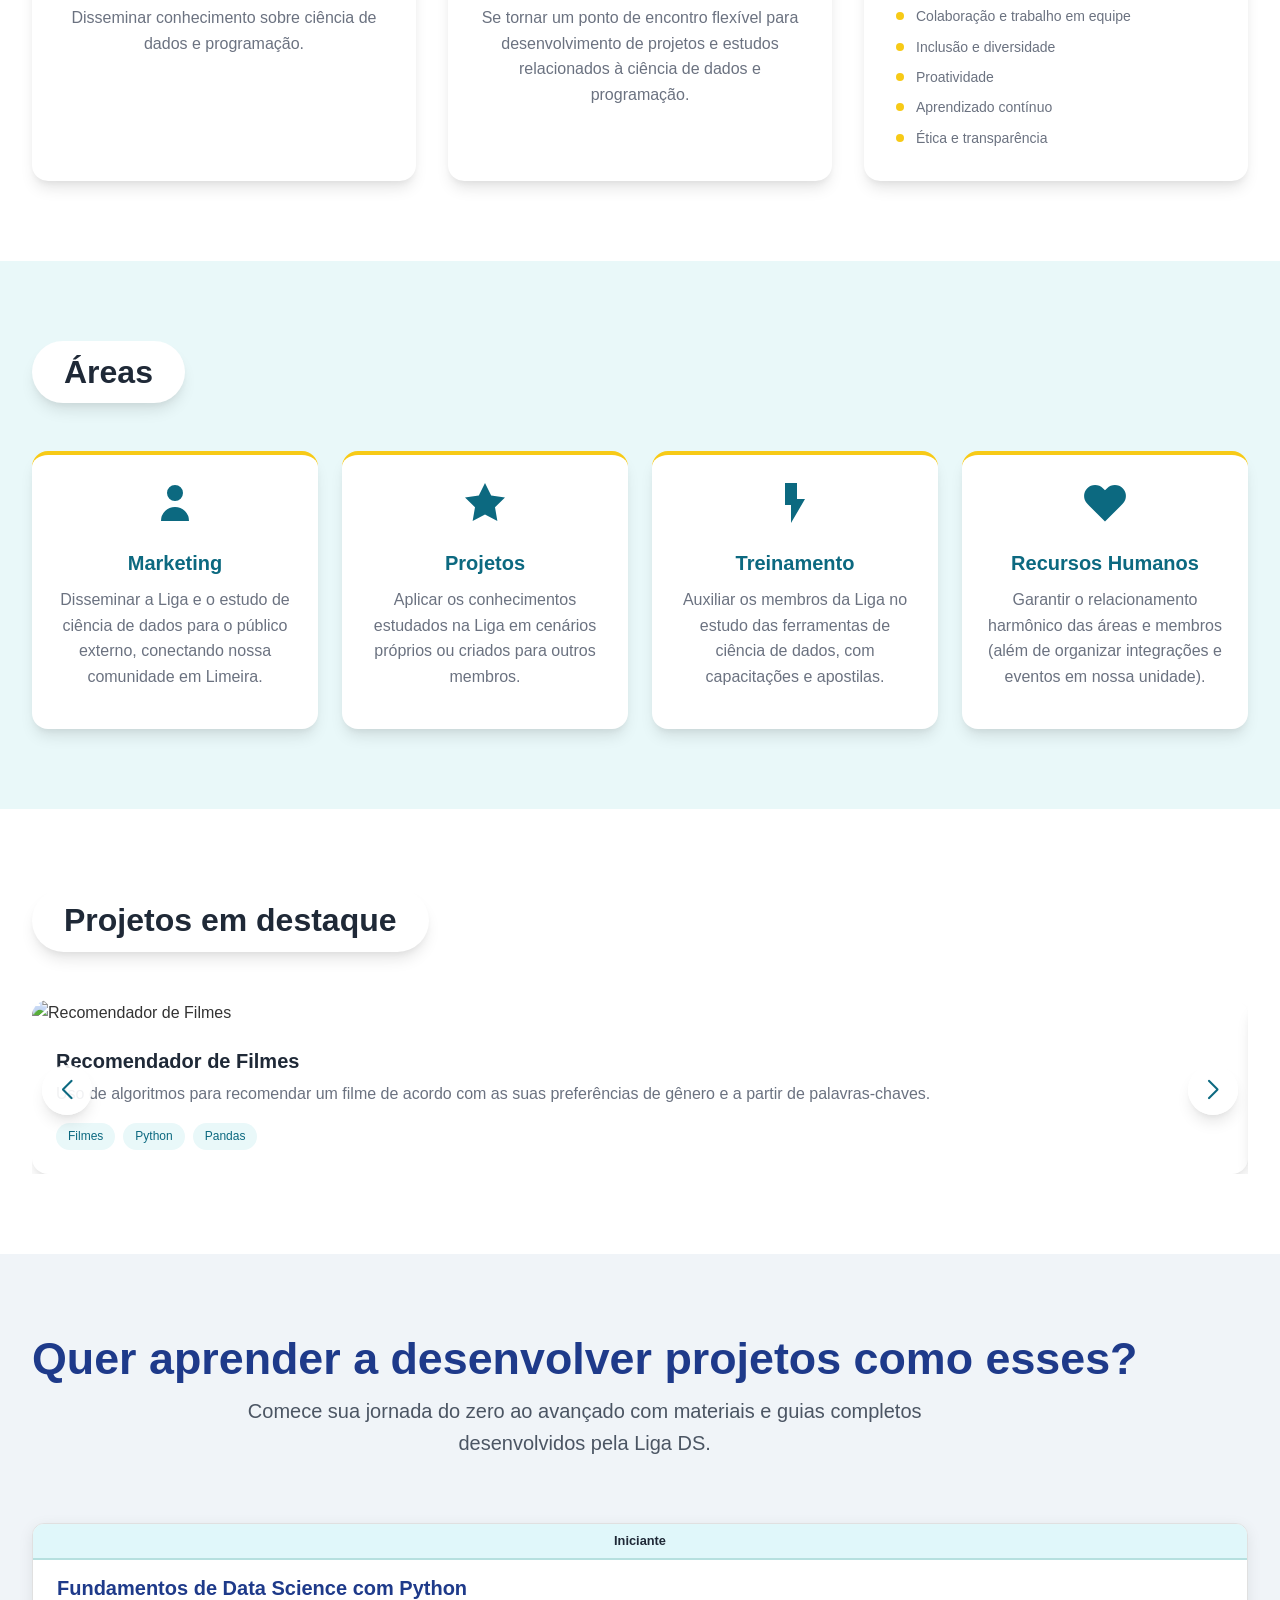
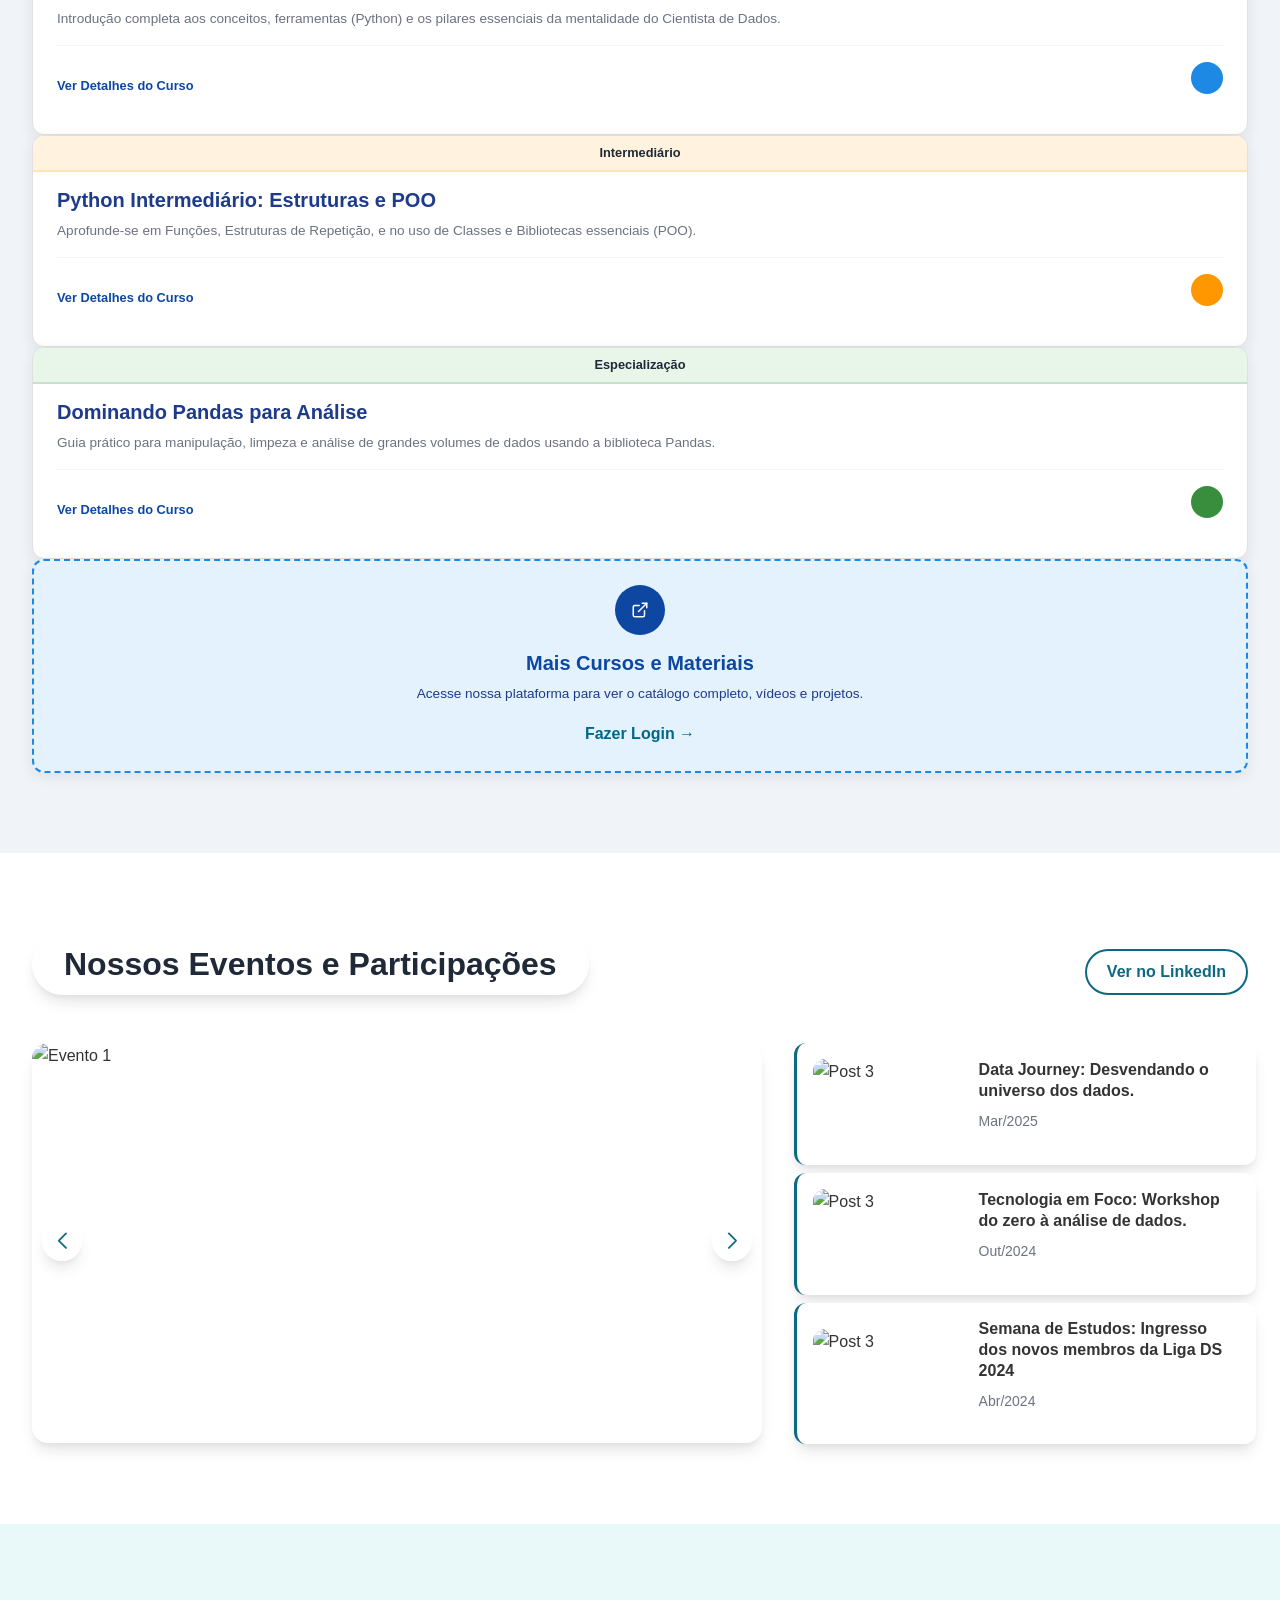
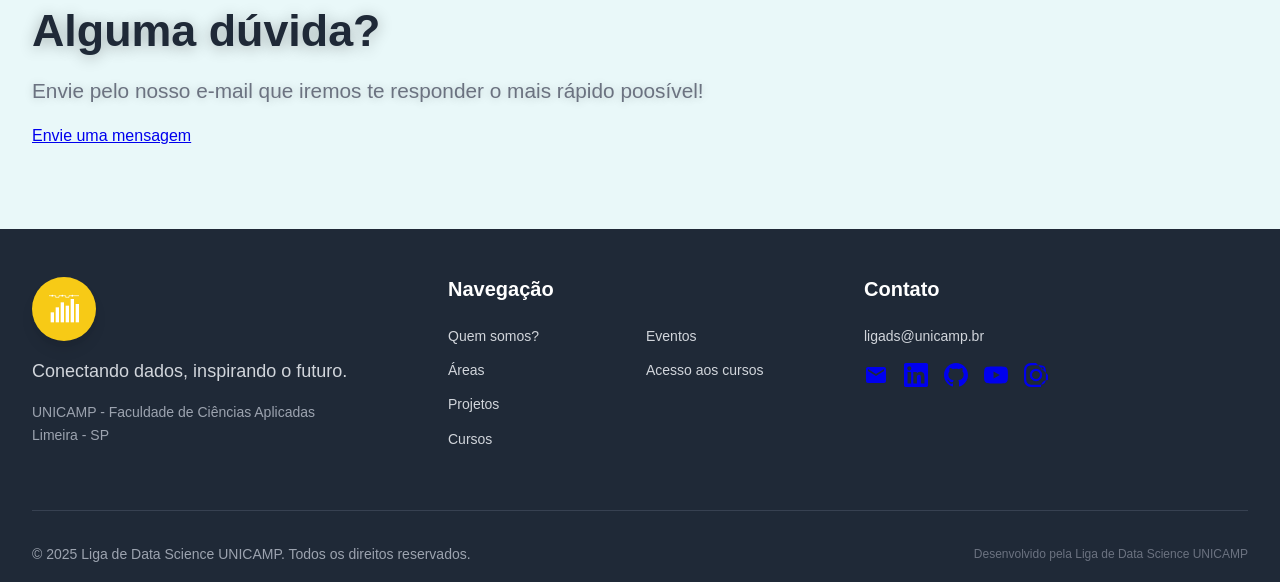
==== commit 1eb33cdc: "Commit exercicios" ====
--- a/index.html
+++ b/index.html
@@ -7,6 +7,7 @@
     <link href="styles.css" rel="stylesheet">
     <link rel="stylesheet" href="https://cdn.jsdelivr.net/npm/swiper@10/swiper-bundle.min.css" />
     <script src="https://cdn.jsdelivr.net/npm/swiper@10/swiper-bundle.min.js"></script>
+    <script src="https://cdn.tailwindcss.com"></script>
     <style>
         /* Estilos inline para o design moderno dos cursos (Nova seção #cursos) */
         /* Mantido aqui para garantir que os estilos da seção de cursos funcionem perfeitamente */
@@ -92,6 +93,11 @@
             font-weight: 500; 
             text-decoration: none !important;
         }
+
+        /* Corrigindo o estilo da tag de nível para ter contraste */
+        .course-card-modern .course-tag {
+            color: #1f2937 !important; /* Força a cor escura */
+        }
     </style>
 </head>
 <body>
@@ -437,19 +443,19 @@
                 </div>
             </div>
                 
-                <div style="display: grid; grid-template-columns: repeat(auto-fit, minmax(300px, 1fr)); gap: 2rem;">
+                <div class="grid grid-cols-1 sm:grid-cols-2 lg:grid-cols-4 gap-6">
                     
                     <a href="login.html?redirect=capacitation_python.html" class="course-card-modern">
                         <div style="padding: 1.5rem; flex-grow: 1; display: flex; flex-direction: column;">
                             <span class="course-tag" style="background-color: #e0f7fa; color: #00796b; margin: -1.5rem -1.5rem 1rem -1.5rem; border-bottom: 2px solid #00796b30;">Iniciante</span>
-                            <h3 style="font-size: 1.5rem; font-weight: 700; color: #1e3a8a; margin: 0 0 0.5rem;">Fundamentos de Data Science com Python</h3>
-                            <p style="color: #6b7280; font-size: 0.95rem; margin-bottom: 1rem; flex-grow: 1;">
-                                Introdução completa aos conceitos, ferramentas (Python, SQL) e os pilares essenciais da mentalidade do Cientista de Dados.
+                            <h3 style="font-size: 1.25rem; font-weight: 700; color: #1e3a8a; margin: 0 0 0.5rem;">Fundamentos de Data Science com Python</h3>
+                            <p style="color: #6b7280; font-size: 0.85rem; margin-bottom: 1rem; flex-grow: 1;">
+                                Introdução completa aos conceitos, ferramentas (Python) e os pilares essenciais da mentalidade do Cientista de Dados.
                             </p>
                             <div style="display: flex; align-items: center; justify-content: space-between; padding-top: 1rem; border-top: 1px solid #f3f4f6;">
-                                <span style="color: #0d47a1; font-weight: 600; font-size: 0.9rem;">Ver Detalhes do Curso</span>
-                                <div class="course-icon-bg" style="background-color: #1e88e5; width: 35px; height: 35px;">
-                                    <svg xmlns="http://www.w3.org/2000/svg" width="18" height="18" viewBox="0 0 24 24" fill="none" stroke="currentColor" stroke-width="2" stroke-linecap="round" stroke-linejoin="round"><path d="M14 2H6a2 2 0 0 0-2 2v16a2 2 0 0 0 2 2h12a2 2 0 0 0 2-2V8z"></path><polyline points="14 2 14 8 20 8"></polyline><line x1="12" y1="18" x2="12" y2="12"></line><line x1="9" y1="15" x2="15" y2="15"></line></svg>
+                                <span style="color: #0d47a1; font-weight: 600; font-size: 0.8rem;">Ver Detalhes do Curso</span>
+                                <div class="course-icon-bg" style="background-color: #1e88e5; width: 30px; height: 30px;">
+                                    <svg xmlns="http://www.w3.org/2000/svg" width="16" height="16" viewBox="0 0 24 24" fill="none" stroke="currentColor" stroke-width="2" stroke-linecap="round" stroke-linejoin="round"><path d="M14 2H6a2 2 0 0 0-2 2v16a2 2 0 0 0 2 2h12a2 2 0 0 0 2-2V8z"></path><polyline points="14 2 14 8 20 8"></polyline><line x1="12" y1="18" x2="12" y2="12"></line><line x1="9" y1="15" x2="15" y2="15"></line></svg>
                                 </div>
                             </div>
                         </div>
@@ -458,14 +464,14 @@
                     <a href="login.html?redirect=capacitations_machine.html" class="course-card-modern">
                         <div style="padding: 1.5rem; flex-grow: 1; display: flex; flex-direction: column;">
                             <span class="course-tag" style="background-color: #fff3e0; color: #ff9800; margin: -1.5rem -1.5rem 1rem -1.5rem; border-bottom: 2px solid #ff980030;">Intermediário</span>
-                            <h3 style="font-size: 1.5rem; font-weight: 700; color: #1e3a8a; margin: 0 0 0.5rem;">Python Intermediário: Estruturas e POO</h3>
-                            <p style="color: #6b7280; font-size: 0.95rem; margin-bottom: 1rem; flex-grow: 1;">
-                                Aprofunde-se em Funções, Estruturas de Repetição, e no uso de Classes e Bibliotecas essenciais.
+                            <h3 style="font-size: 1.25rem; font-weight: 700; color: #1e3a8a; margin: 0 0 0.5rem;">Python Intermediário: Estruturas e POO</h3>
+                            <p style="color: #6b7280; font-size: 0.85rem; margin-bottom: 1rem; flex-grow: 1;">
+                                Aprofunde-se em Funções, Estruturas de Repetição, e no uso de Classes e Bibliotecas essenciais (POO).
                             </p>
                             <div style="display: flex; align-items: center; justify-content: space-between; padding-top: 1rem; border-top: 1px solid #f3f4f6;">
-                                <span style="color: #0d47a1; font-weight: 600; font-size: 0.9rem;">Ver Detalhes do Curso</span>
-                                <div class="course-icon-bg" style="background-color: #ff9800; width: 35px; height: 35px;">
-                                    <svg xmlns="http://www.w3.org/2000/svg" width="18" height="18" viewBox="0 0 24 24" fill="none" stroke="currentColor" stroke-width="2" stroke-linecap="round" stroke-linejoin="round"><circle cx="12" cy="12" r="10"></circle><path d="M12 8l4 4-4 4M8 12h8"></path></svg>
+                                <span style="color: #0d47a1; font-weight: 600; font-size: 0.8rem;">Ver Detalhes do Curso</span>
+                                <div class="course-icon-bg" style="background-color: #ff9800; width: 30px; height: 30px;">
+                                    <svg xmlns="http://www.w3.org/2000/svg" width="16" height="16" viewBox="0 0 24 24" fill="none" stroke="currentColor" stroke-width="2" stroke-linecap="round" stroke-linejoin="round"><circle cx="12" cy="12" r="10"></circle><path d="M12 8l4 4-4 4M8 12h8"></path></svg>
                                 </div>
                             </div>
                         </div>
@@ -474,14 +480,14 @@
                     <a href="login.html?redirect=capacitation_panda.html" class="course-card-modern">
                         <div style="padding: 1.5rem; flex-grow: 1; display: flex; flex-direction: column;">
                             <span class="course-tag" style="background-color: #e8f5e9; color: #388e3c; margin: -1.5rem -1.5rem 1rem -1.5rem; border-bottom: 2px solid #388e3c30;">Especialização</span>
-                            <h3 style="font-size: 1.5rem; font-weight: 700; color: #1e3a8a; margin: 0 0 0.5rem;">Dominando Pandas para Análise</h3>
-                            <p style="color: #6b7280; font-size: 0.95rem; margin-bottom: 1rem; flex-grow: 1;">
+                            <h3 style="font-size: 1.25rem; font-weight: 700; color: #1e3a8a; margin: 0 0 0.5rem;">Dominando Pandas para Análise</h3>
+                            <p style="color: #6b7280; font-size: 0.85rem; margin-bottom: 1rem; flex-grow: 1;">
                                 Guia prático para manipulação, limpeza e análise de grandes volumes de dados usando a biblioteca Pandas.
                             </p>
                             <div style="display: flex; align-items: center; justify-content: space-between; padding-top: 1rem; border-top: 1px solid #f3f4f6;">
-                                <span style="color: #0d47a1; font-weight: 600; font-size: 0.9rem;">Ver Detalhes do Curso</span>
-                                <div class="course-icon-bg" style="background-color: #388e3c; width: 35px; height: 35px;">
-                                    <svg xmlns="http://www.w3.org/2000/svg" width="18" height="18" viewBox="0 0 24 24" fill="none" stroke="currentColor" stroke-width="2" stroke-linecap="round" stroke-linejoin="round"><rect x="3" y="3" width="18" height="18" rx="2" ry="2"></rect><line x1="8" y1="16" x2="16" y2="8"></line><line x1="16" y1="16" x2="8" y2="8"></line></svg>
+                                <span style="color: #0d47a1; font-weight: 600; font-size: 0.8rem;">Ver Detalhes do Curso</span>
+                                <div class="course-icon-bg" style="background-color: #388e3c; width: 30px; height: 30px;">
+                                    <svg xmlns="http://www.w3.org/2000/svg" width="16" height="16" viewBox="0 0 24 24" fill="none" stroke="currentColor" stroke-width="2" stroke-linecap="round" stroke-linejoin="round"><rect x="3" y="3" width="18" height="18" rx="2" ry="2"></rect><line x1="8" y1="16" x2="16" y2="8"></line><line x1="16" y1="16" x2="8" y2="8"></line></svg>
                                 </div>
                             </div>
                         </div>
@@ -492,8 +498,8 @@
                              <div class="course-icon-bg" style="background-color: #0d47a1; width: 50px; height: 50px; margin: 0 auto 1rem;">
                                  <svg xmlns="http://www.w3.org/2000/svg" width="24" height="24" viewBox="0 0 24 24" fill="none" stroke="currentColor" stroke-width="2" stroke-linecap="round" stroke-linejoin="round"><path d="M15 3h6v6"></path><path d="M10 14L21 3"></path><path d="M18 13v6a2 2 0 0 1-2 2H5a2 2 0 0 1-2-2V8a2 2 0 0 1 2-2h6"></path></svg>
                              </div>
-                             <h3 style="font-size: 1.5rem; font-weight: 700; color: #0d47a1; margin-bottom: 0.5rem;">Mais Cursos e Materiais</h3>
-                             <p style="color: #1e3a8a; font-size: 0.95rem; margin-bottom: 1rem;">
+                             <h3 style="font-size: 1.25rem; font-weight: 700; color: #0d47a1; margin-bottom: 0.5rem;">Mais Cursos e Materiais</h3>
+                             <p style="color: #1e3a8a; font-size: 0.85rem; margin-bottom: 1rem;">
                                 Acesse nossa plataforma para ver o catálogo completo, vídeos e projetos.
                             </p>
                             <span style="color: #006989; font-weight: 700;">Fazer Login →</span>
